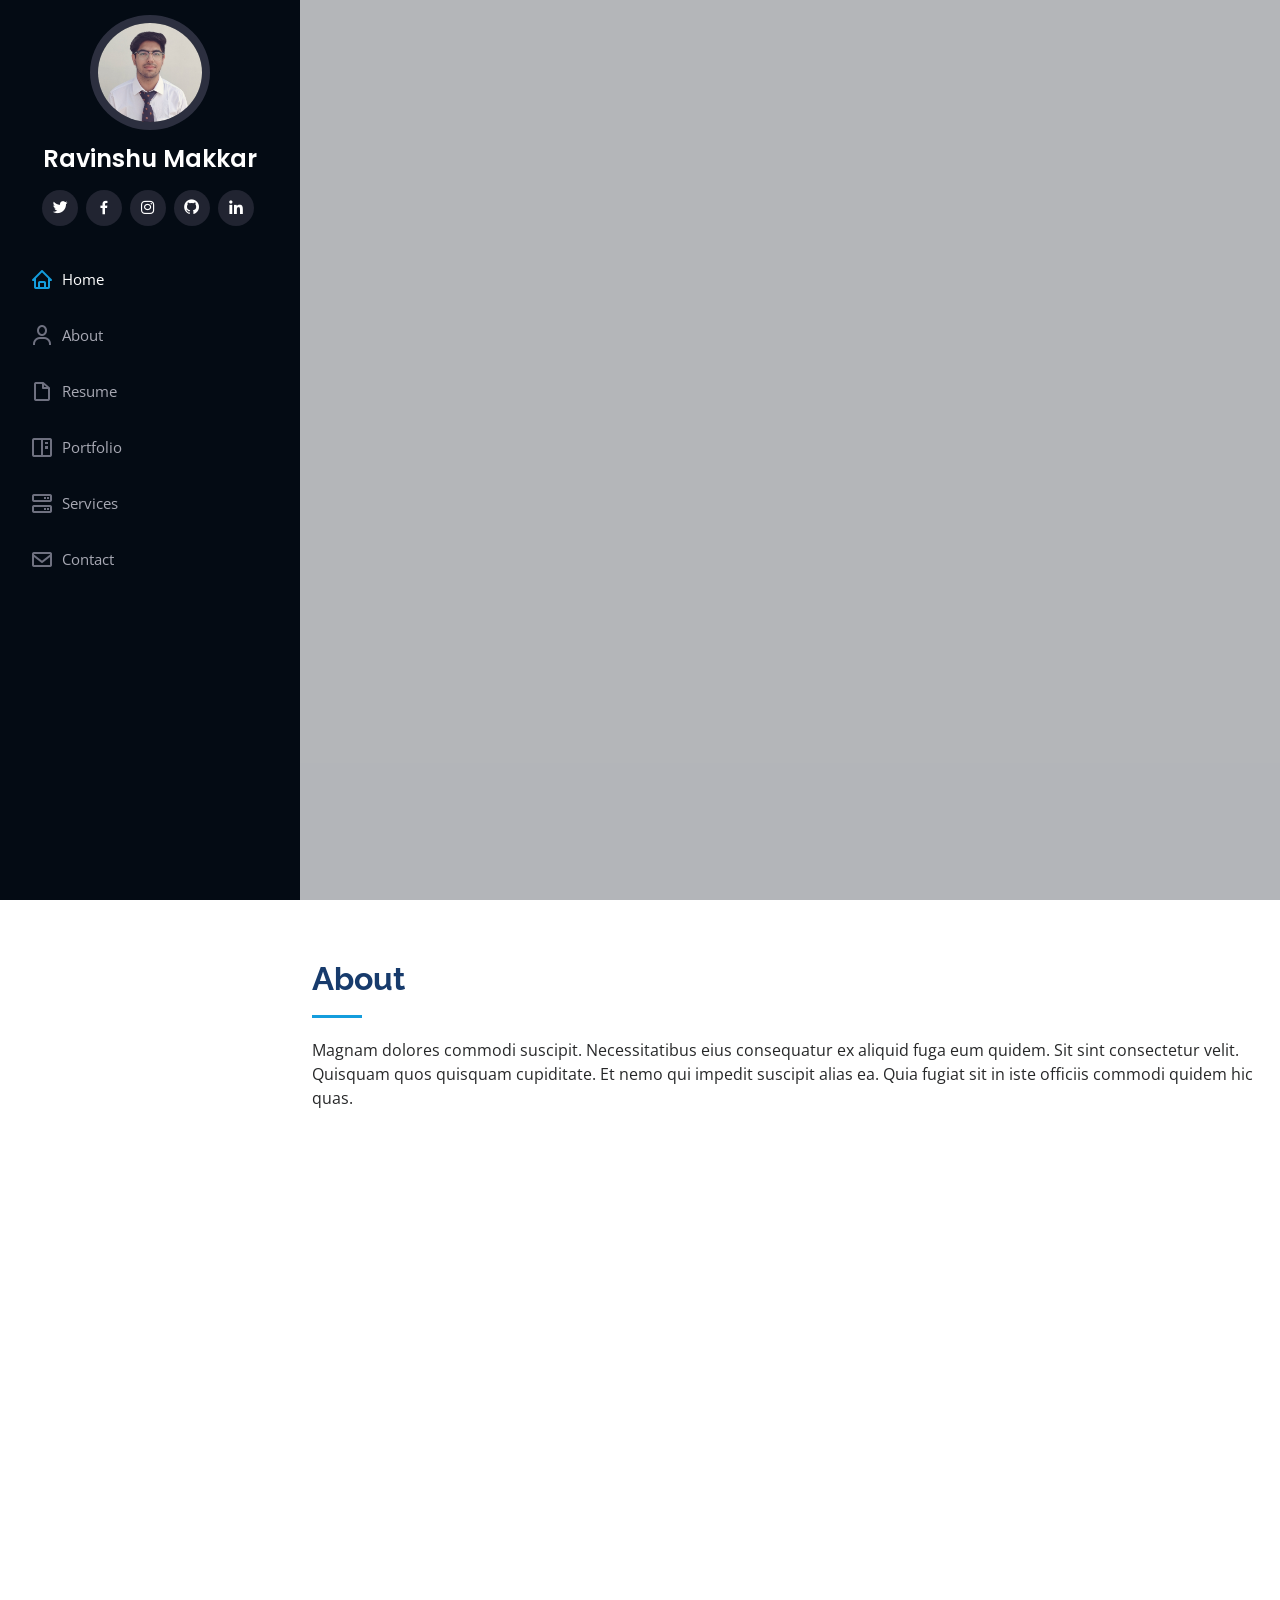
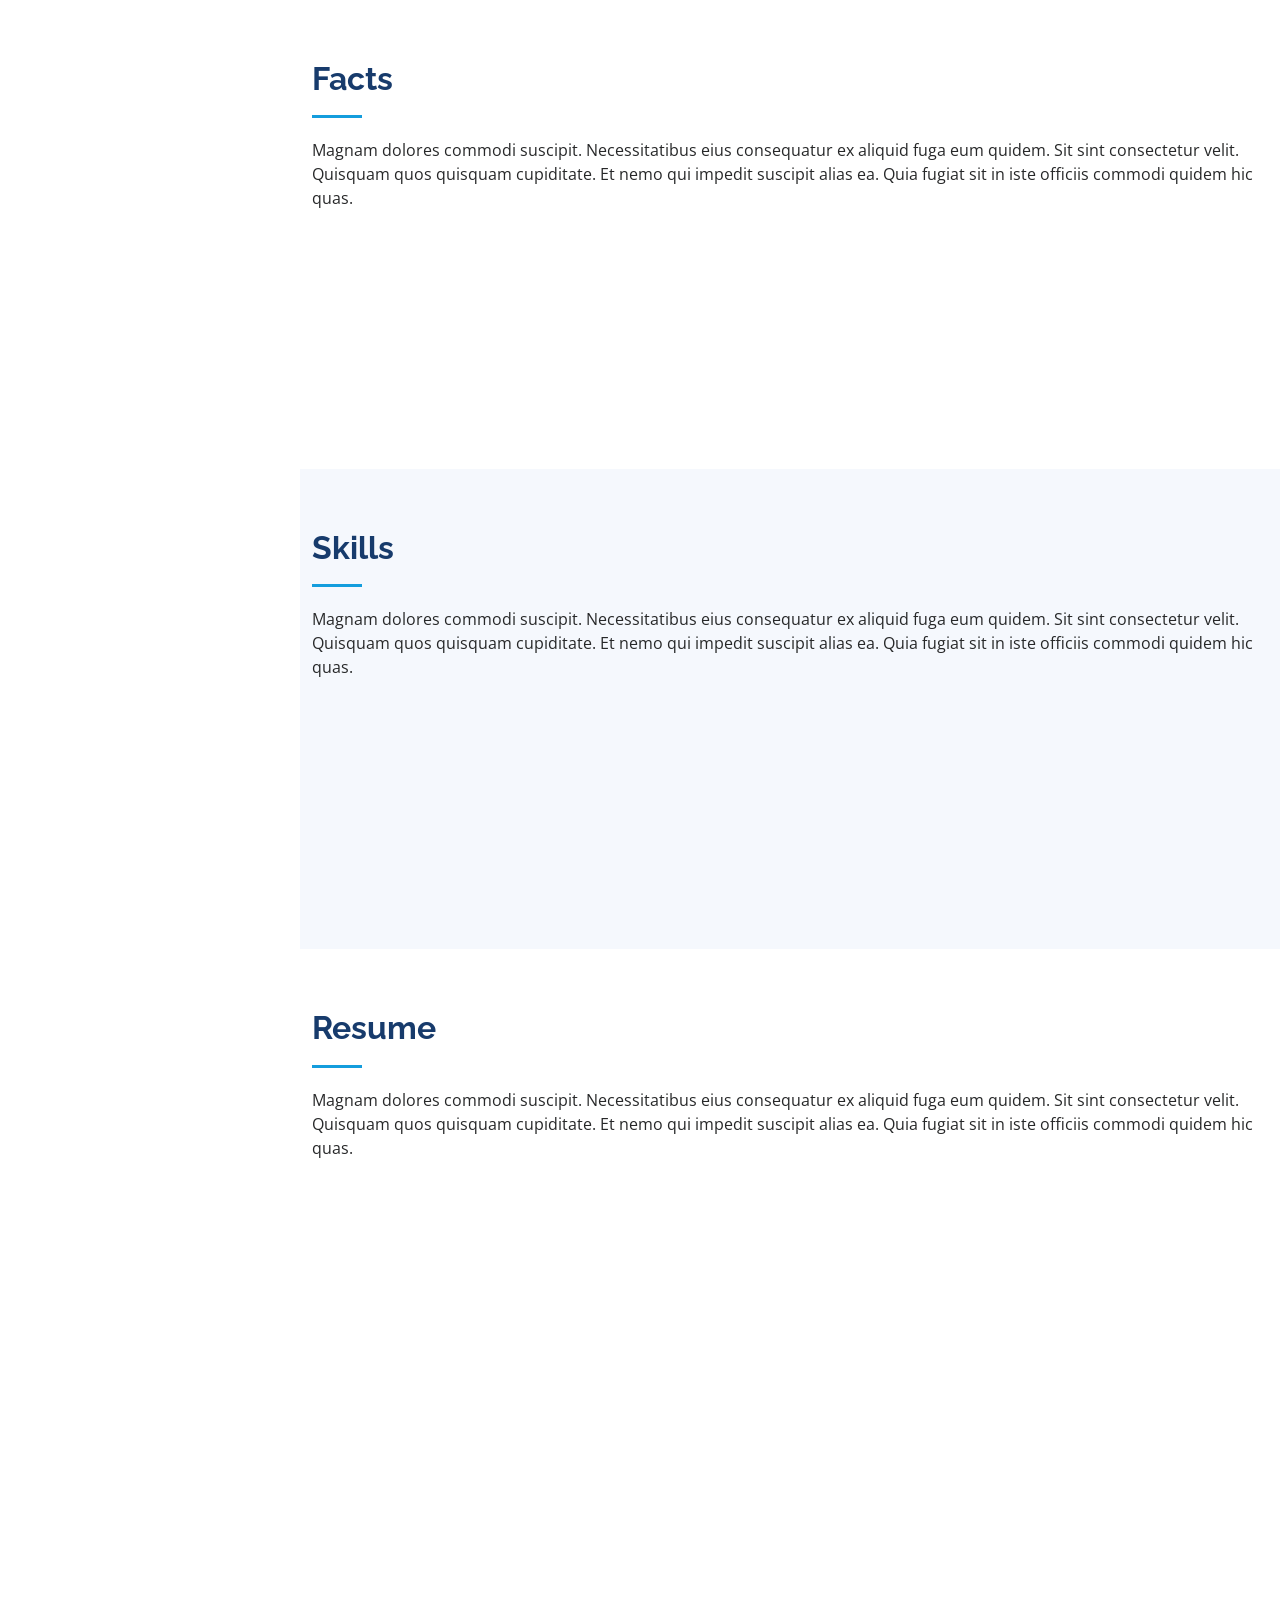
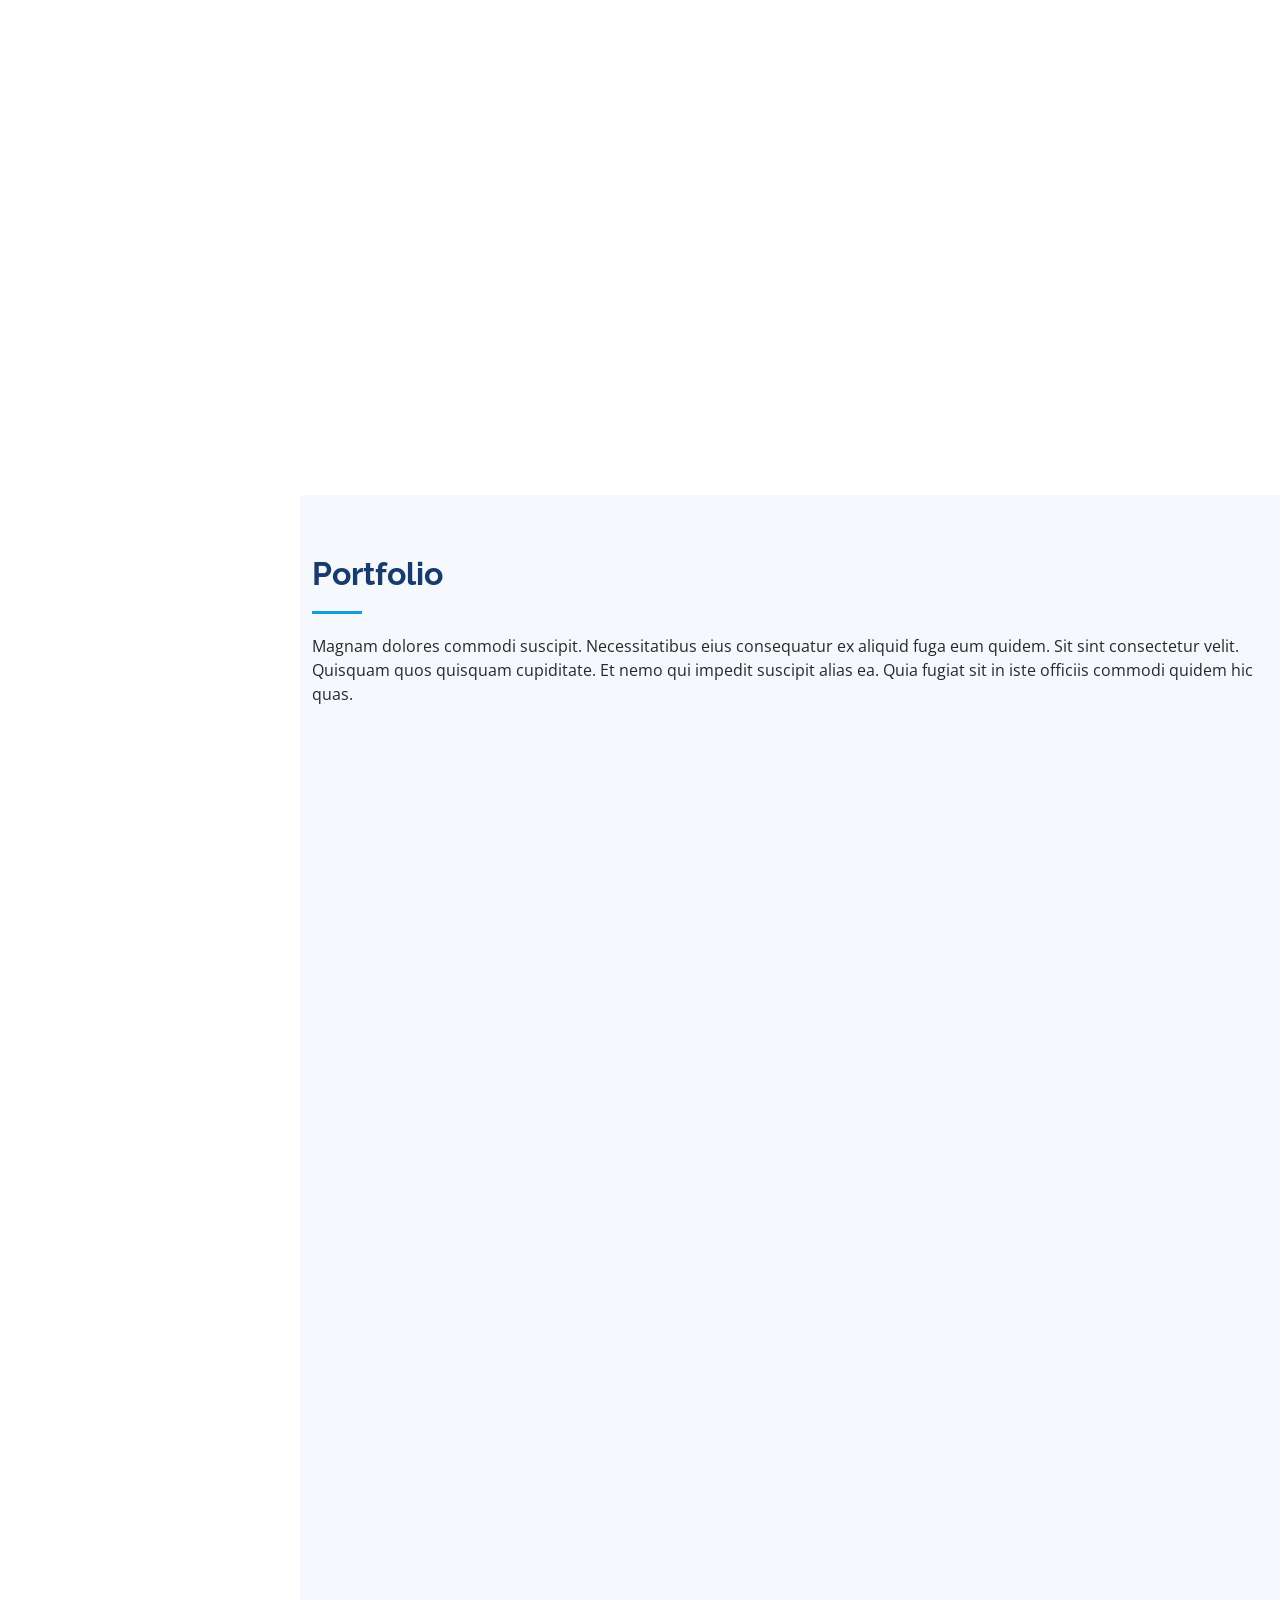
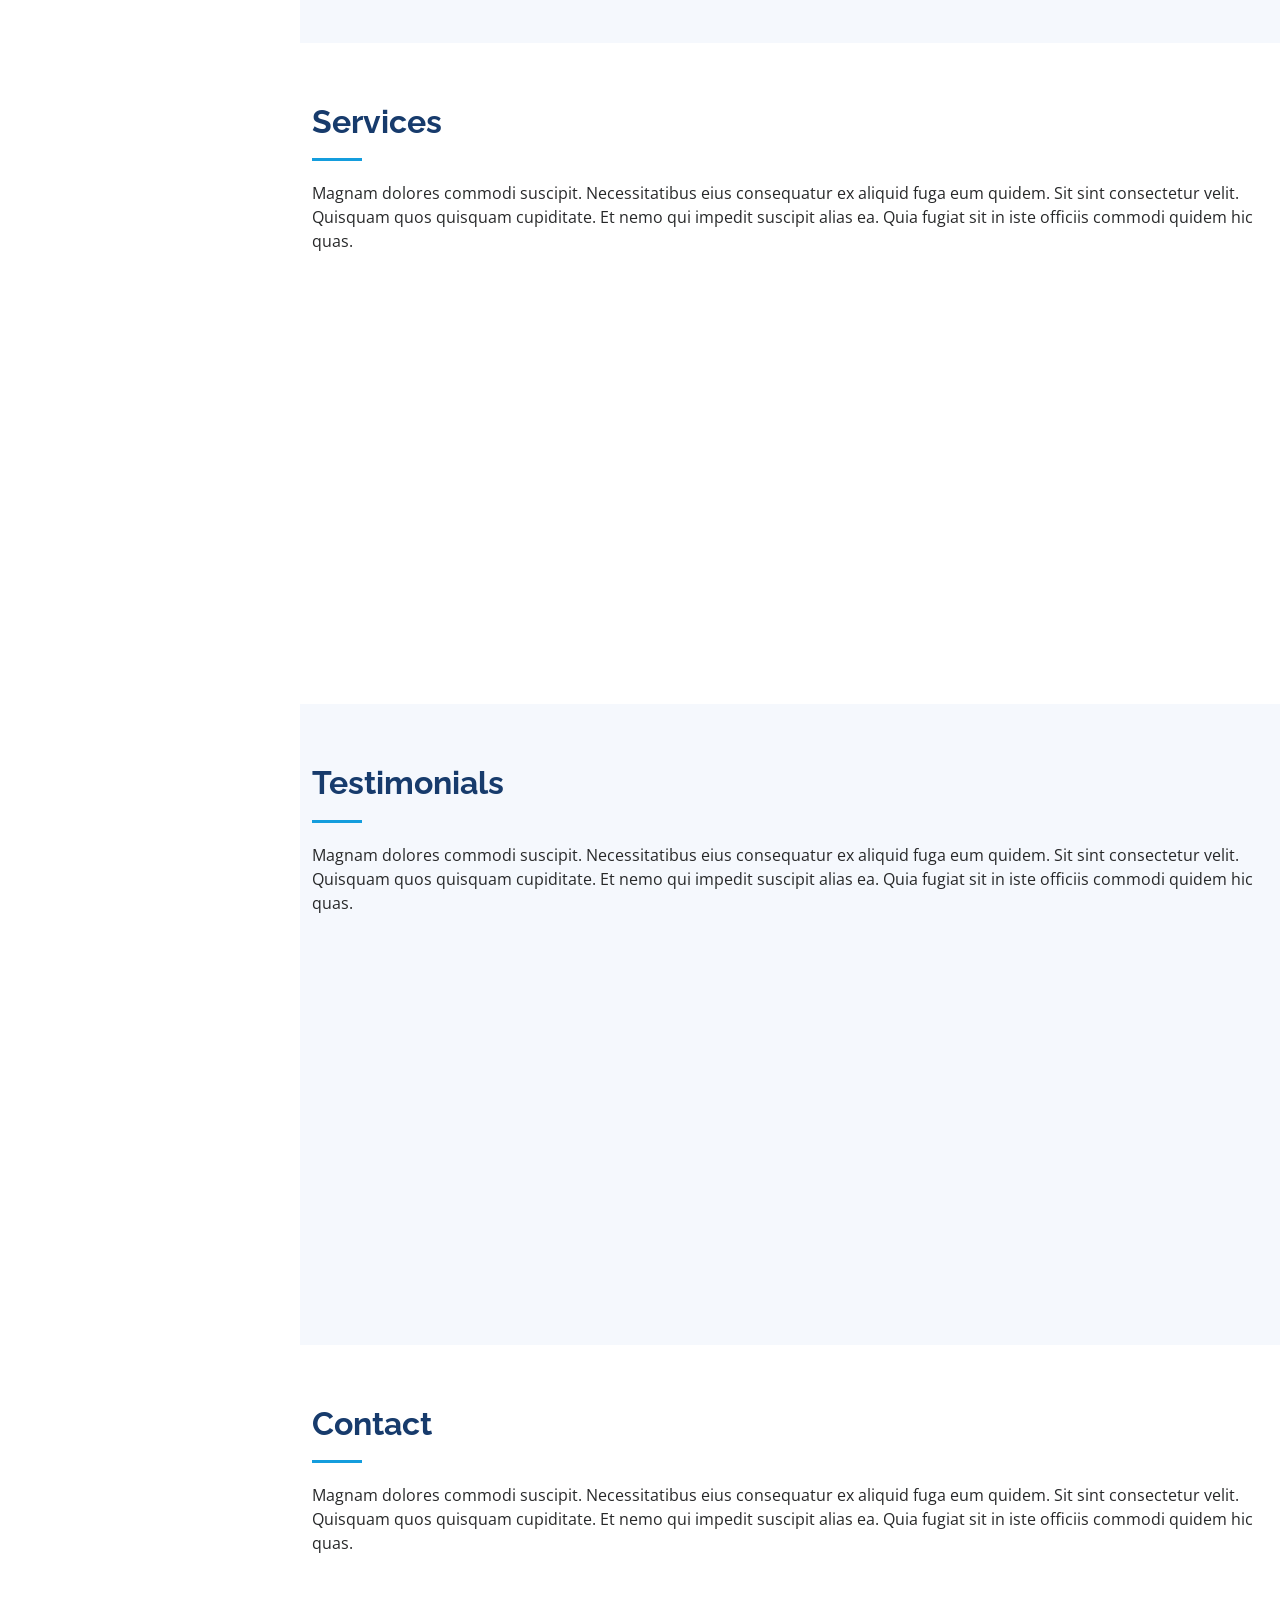
==== index.html @ 28f1c400 "Add files via upload" ====
<!DOCTYPE html>
<html lang="en">

<head>
  <meta charset="utf-8">
  <meta content="width=device-width, initial-scale=1.0" name="viewport">

  <title>Ravinshu Makkar</title>
  <meta content="" name="description">
  <meta content="" name="keywords">

  <!-- Favicons -->
  <link href="assets/img/favicon.png" rel="icon">
  <link href="assets/img/apple-touch-icon.png" rel="apple-touch-icon">

  <!-- Google Fonts -->
  <link href="https://fonts.googleapis.com/css?family=Open+Sans:300,300i,400,400i,600,600i,700,700i|Raleway:300,300i,400,400i,500,500i,600,600i,700,700i|Poppins:300,300i,400,400i,500,500i,600,600i,700,700i" rel="stylesheet">

  <!-- Vendor CSS Files -->
  <link href="assets/vendor/aos/aos.css" rel="stylesheet">
  <link href="assets/vendor/bootstrap/css/bootstrap.min.css" rel="stylesheet">
  <link href="assets/vendor/bootstrap-icons/bootstrap-icons.css" rel="stylesheet">
  <link href="assets/vendor/boxicons/css/boxicons.min.css" rel="stylesheet">
  <link href="assets/vendor/glightbox/css/glightbox.min.css" rel="stylesheet">
  <link href="assets/vendor/swiper/swiper-bundle.min.css" rel="stylesheet">

  <!-- Template Main CSS File -->
  <link href="assets/css/style.css" rel="stylesheet">
</head>

<body>

  <!-- ======= Mobile nav toggle button ======= -->
  <i class="bi bi-list mobile-nav-toggle d-xl-none"></i>

  <!-- ======= Header ======= -->
  <header id="header">
    <div class="d-flex flex-column">

      <div class="profile">
        <img src="assets/img/profile-img.jpg" alt="" class="img-fluid rounded-circle">
        <h1 class="text-light"><a href="index.html">Ravinshu Makkar</a></h1>
        <div class="social-links mt-3 text-center">
          <a href="#" class="twitter"><i class="bx bxl-twitter"></i></a>
          <a href="#" class="facebook"><i class="bx bxl-facebook"></i></a>
          <a href="#" class="instagram"><i class="bx bxl-instagram"></i></a>
          <a href="#" class="github"><i class="bx bxl-github"></i></a>
          <a href="#" class="linkedin"><i class="bx bxl-linkedin"></i></a>
        </div>
      </div>

      <nav id="navbar" class="nav-menu navbar">
        <ul>
          <li><a href="#hero" class="nav-link scrollto active"><i class="bx bx-home"></i> <span>Home</span></a></li>
          <li><a href="#about" class="nav-link scrollto"><i class="bx bx-user"></i> <span>About</span></a></li>
          <li><a href="#resume" class="nav-link scrollto"><i class="bx bx-file-blank"></i> <span>Resume</span></a></li>
          <li><a href="#portfolio" class="nav-link scrollto"><i class="bx bx-book-content"></i> <span>Portfolio</span></a></li>
          <li><a href="#services" class="nav-link scrollto"><i class="bx bx-server"></i> <span>Services</span></a></li>
          <li><a href="#contact" class="nav-link scrollto"><i class="bx bx-envelope"></i> <span>Contact</span></a></li>
        </ul>
      </nav><!-- .nav-menu -->
    </div>
  </header><!-- End Header -->

  <!-- ======= Hero Section ======= -->
  <section id="hero" class="d-flex flex-column justify-content-center align-items-center">
    <div class="hero-container" data-aos="fade-in">
      <h1>Ravinshu Makkar</h1>
      <p>I'm <span class="typed" data-typed-items="Designer, Developer, Freelancer, Photographer"></span></p>
    </div>
  </section><!-- End Hero -->

  <main id="main">

    <!-- ======= About Section ======= -->
    <section id="about" class="about">
      <div class="container">

        <div class="section-title">
          <h2>About</h2>
          <p>Magnam dolores commodi suscipit. Necessitatibus eius consequatur ex aliquid fuga eum quidem. Sit sint consectetur velit. Quisquam quos quisquam cupiditate. Et nemo qui impedit suscipit alias ea. Quia fugiat sit in iste officiis commodi quidem hic quas.</p>
        </div>

        <div class="row">
          <div class="col-lg-4" data-aos="fade-right">
            <img src="assets/img/profile-img.jpg" class="img-fluid" alt="">
          </div>
          <div class="col-lg-8 pt-4 pt-lg-0 content" data-aos="fade-left">
            <h3>UI/UX Designer &amp; Web Developer.</h3>
            <p class="fst-italic">
              Lorem ipsum dolor sit amet, consectetur adipiscing elit, sed do eiusmod tempor incididunt ut labore et dolore
              magna aliqua.
            </p>
            <div class="row">
              <div class="col-lg-6">
                <ul>
                  <li><i class="bi bi-chevron-right"></i> <strong>Birthday:</strong> <span>1 May 1995</span></li>
                  <li><i class="bi bi-chevron-right"></i> <strong>Website:</strong> <span>www.example.com</span></li>
                  <li><i class="bi bi-chevron-right"></i> <strong>Phone:</strong> <span>+123 456 7890</span></li>
                  <li><i class="bi bi-chevron-right"></i> <strong>City:</strong> <span>New York, USA</span></li>
                </ul>
              </div>
              <div class="col-lg-6">
                <ul>
                  <li><i class="bi bi-chevron-right"></i> <strong>Age:</strong> <span>30</span></li>
                  <li><i class="bi bi-chevron-right"></i> <strong>Degree:</strong> <span>Master</span></li>
                  <li><i class="bi bi-chevron-right"></i> <strong>PhEmailone:</strong> <span>email@example.com</span></li>
                  <li><i class="bi bi-chevron-right"></i> <strong>Freelance:</strong> <span>Available</span></li>
                </ul>
              </div>
            </div>
            <p>
              Officiis eligendi itaque labore et dolorum mollitia officiis optio vero. Quisquam sunt adipisci omnis et ut. Nulla accusantium dolor incidunt officia tempore. Et eius omnis.
              Cupiditate ut dicta maxime officiis quidem quia. Sed et consectetur qui quia repellendus itaque neque. Aliquid amet quidem ut quaerat cupiditate. Ab et eum qui repellendus omnis culpa magni laudantium dolores.
            </p>
          </div>
        </div>

      </div>
    </section><!-- End About Section -->

    <!-- ======= Facts Section ======= -->
    <section id="facts" class="facts">
      <div class="container">

        <div class="section-title">
          <h2>Facts</h2>
          <p>Magnam dolores commodi suscipit. Necessitatibus eius consequatur ex aliquid fuga eum quidem. Sit sint consectetur velit. Quisquam quos quisquam cupiditate. Et nemo qui impedit suscipit alias ea. Quia fugiat sit in iste officiis commodi quidem hic quas.</p>
        </div>

        <div class="row no-gutters">

          <div class="col-lg-3 col-md-6 d-md-flex align-items-md-stretch" data-aos="fade-up">
            <div class="count-box">
              <i class="bi bi-emoji-smile"></i>
              <span data-purecounter-start="0" data-purecounter-end="232" data-purecounter-duration="1" class="purecounter"></span>
              <p><strong>Happy Clients</strong> consequuntur quae</p>
            </div>
          </div>

          <div class="col-lg-3 col-md-6 d-md-flex align-items-md-stretch" data-aos="fade-up" data-aos-delay="100">
            <div class="count-box">
              <i class="bi bi-journal-richtext"></i>
              <span data-purecounter-start="0" data-purecounter-end="521" data-purecounter-duration="1" class="purecounter"></span>
              <p><strong>Projects</strong> adipisci atque cum quia aut</p>
            </div>
          </div>

          <div class="col-lg-3 col-md-6 d-md-flex align-items-md-stretch" data-aos="fade-up" data-aos-delay="200">
            <div class="count-box">
              <i class="bi bi-headset"></i>
              <span data-purecounter-start="0" data-purecounter-end="1453" data-purecounter-duration="1" class="purecounter"></span>
              <p><strong>Hours Of Support</strong> aut commodi quaerat</p>
            </div>
          </div>

          <div class="col-lg-3 col-md-6 d-md-flex align-items-md-stretch" data-aos="fade-up" data-aos-delay="300">
            <div class="count-box">
              <i class="bi bi-people"></i>
              <span data-purecounter-start="0" data-purecounter-end="32" data-purecounter-duration="1" class="purecounter"></span>
              <p><strong>Hard Workers</strong> rerum asperiores dolor</p>
            </div>
          </div>

        </div>

      </div>
    </section><!-- End Facts Section -->

    <!-- ======= Skills Section ======= -->
    <section id="skills" class="skills section-bg">
      <div class="container">

        <div class="section-title">
          <h2>Skills</h2>
          <p>Magnam dolores commodi suscipit. Necessitatibus eius consequatur ex aliquid fuga eum quidem. Sit sint consectetur velit. Quisquam quos quisquam cupiditate. Et nemo qui impedit suscipit alias ea. Quia fugiat sit in iste officiis commodi quidem hic quas.</p>
        </div>

        <div class="row skills-content">

          <div class="col-lg-6" data-aos="fade-up">

            <div class="progress">
              <span class="skill">HTML <i class="val">100%</i></span>
              <div class="progress-bar-wrap">
                <div class="progress-bar" role="progressbar" aria-valuenow="100" aria-valuemin="0" aria-valuemax="100"></div>
              </div>
            </div>

            <div class="progress">
              <span class="skill">CSS <i class="val">90%</i></span>
              <div class="progress-bar-wrap">
                <div class="progress-bar" role="progressbar" aria-valuenow="90" aria-valuemin="0" aria-valuemax="100"></div>
              </div>
            </div>

            <div class="progress">
              <span class="skill">JavaScript <i class="val">75%</i></span>
              <div class="progress-bar-wrap">
                <div class="progress-bar" role="progressbar" aria-valuenow="75" aria-valuemin="0" aria-valuemax="100"></div>
              </div>
            </div>

          </div>

          <div class="col-lg-6" data-aos="fade-up" data-aos-delay="100">

            <div class="progress">
              <span class="skill">PHP <i class="val">80%</i></span>
              <div class="progress-bar-wrap">
                <div class="progress-bar" role="progressbar" aria-valuenow="80" aria-valuemin="0" aria-valuemax="100"></div>
              </div>
            </div>

            <div class="progress">
              <span class="skill">WordPress/CMS <i class="val">90%</i></span>
              <div class="progress-bar-wrap">
                <div class="progress-bar" role="progressbar" aria-valuenow="90" aria-valuemin="0" aria-valuemax="100"></div>
              </div>
            </div>

            <div class="progress">
              <span class="skill">Photoshop <i class="val">55%</i></span>
              <div class="progress-bar-wrap">
                <div class="progress-bar" role="progressbar" aria-valuenow="55" aria-valuemin="0" aria-valuemax="100"></div>
              </div>
            </div>

          </div>

        </div>

      </div>
    </section><!-- End Skills Section -->

    <!-- ======= Resume Section ======= -->
    <section id="resume" class="resume">
      <div class="container">

        <div class="section-title">
          <h2>Resume</h2>
          <p>Magnam dolores commodi suscipit. Necessitatibus eius consequatur ex aliquid fuga eum quidem. Sit sint consectetur velit. Quisquam quos quisquam cupiditate. Et nemo qui impedit suscipit alias ea. Quia fugiat sit in iste officiis commodi quidem hic quas.</p>
        </div>

        <div class="row">
          <div class="col-lg-6" data-aos="fade-up">
            <h3 class="resume-title">Sumary</h3>
            <div class="resume-item pb-0">
              <h4>Ravinshu Makkar</h4>
              <p><em>Innovative and deadline-driven Graphic Designer with 3+ years of experience designing and developing user-centered digital/print marketing material from initial concept to final, polished deliverable.</em></p>
              <ul>
                <li>Portland par 127,Orlando, FL</li>
                <li>(123) 456-7891</li>
                <li>alice.barkley@example.com</li>
              </ul>
            </div>

            <h3 class="resume-title">Education</h3>
            <div class="resume-item">
              <h4>Master of Fine Arts &amp; Graphic Design</h4>
              <h5>2015 - 2016</h5>
              <p><em>Rochester Institute of Technology, Rochester, NY</em></p>
              <p>Qui deserunt veniam. Et sed aliquam labore tempore sed quisquam iusto autem sit. Ea vero voluptatum qui ut dignissimos deleniti nerada porti sand markend</p>
            </div>
            <div class="resume-item">
              <h4>Bachelor of Fine Arts &amp; Graphic Design</h4>
              <h5>2010 - 2014</h5>
              <p><em>Rochester Institute of Technology, Rochester, NY</em></p>
              <p>Quia nobis sequi est occaecati aut. Repudiandae et iusto quae reiciendis et quis Eius vel ratione eius unde vitae rerum voluptates asperiores voluptatem Earum molestiae consequatur neque etlon sader mart dila</p>
            </div>
          </div>
          <div class="col-lg-6" data-aos="fade-up" data-aos-delay="100">
            <h3 class="resume-title">Professional Experience</h3>
            <div class="resume-item">
              <h4>Senior graphic design specialist</h4>
              <h5>2019 - Present</h5>
              <p><em>Experion, New York, NY </em></p>
              <ul>
                <li>Lead in the design, development, and implementation of the graphic, layout, and production communication materials</li>
                <li>Delegate tasks to the 7 members of the design team and provide counsel on all aspects of the project. </li>
                <li>Supervise the assessment of all graphic materials in order to ensure quality and accuracy of the design</li>
                <li>Oversee the efficient use of production project budgets ranging from $2,000 - $25,000</li>
              </ul>
            </div>
            <div class="resume-item">
              <h4>Graphic design specialist</h4>
              <h5>2017 - 2018</h5>
              <p><em>Stepping Stone Advertising, New York, NY</em></p>
              <ul>
                <li>Developed numerous marketing programs (logos, brochures,infographics, presentations, and advertisements).</li>
                <li>Managed up to 5 projects or tasks at a given time while under pressure</li>
                <li>Recommended and consulted with clients on the most appropriate graphic design</li>
                <li>Created 4+ design presentations and proposals a month for clients and account managers</li>
              </ul>
            </div>
          </div>
        </div>

      </div>
    </section><!-- End Resume Section -->

    <!-- ======= Portfolio Section ======= -->
    <section id="portfolio" class="portfolio section-bg">
      <div class="container">

        <div class="section-title">
          <h2>Portfolio</h2>
          <p>Magnam dolores commodi suscipit. Necessitatibus eius consequatur ex aliquid fuga eum quidem. Sit sint consectetur velit. Quisquam quos quisquam cupiditate. Et nemo qui impedit suscipit alias ea. Quia fugiat sit in iste officiis commodi quidem hic quas.</p>
        </div>

        <div class="row" data-aos="fade-up">
          <div class="col-lg-12 d-flex justify-content-center">
            <ul id="portfolio-flters">
              <li data-filter="*" class="filter-active">All</li>
              <li data-filter=".filter-app">App</li>
              <li data-filter=".filter-card">Card</li>
              <li data-filter=".filter-web">Web</li>
            </ul>
          </div>
        </div>

        <div class="row portfolio-container" data-aos="fade-up" data-aos-delay="100">

          <div class="col-lg-4 col-md-6 portfolio-item filter-app">
            <div class="portfolio-wrap">
              <img src="assets/img/portfolio/portfolio-1.jpg" class="img-fluid" alt="">
              <div class="portfolio-links">
                <a href="assets/img/portfolio/portfolio-1.jpg" data-gallery="portfolioGallery" class="portfolio-lightbox" title="App 1"><i class="bx bx-plus"></i></a>
                <a href="portfolio-details.html" title="More Details"><i class="bx bx-link"></i></a>
              </div>
            </div>
          </div>

          <div class="col-lg-4 col-md-6 portfolio-item filter-web">
            <div class="portfolio-wrap">
              <img src="assets/img/portfolio/portfolio-2.jpg" class="img-fluid" alt="">
              <div class="portfolio-links">
                <a href="assets/img/portfolio/portfolio-2.jpg" data-gallery="portfolioGallery" class="portfolio-lightbox" title="Web 3"><i class="bx bx-plus"></i></a>
                <a href="portfolio-details.html" title="More Details"><i class="bx bx-link"></i></a>
              </div>
            </div>
          </div>

          <div class="col-lg-4 col-md-6 portfolio-item filter-app">
            <div class="portfolio-wrap">
              <img src="assets/img/portfolio/portfolio-3.jpg" class="img-fluid" alt="">
              <div class="portfolio-links">
                <a href="assets/img/portfolio/portfolio-3.jpg" data-gallery="portfolioGallery" class="portfolio-lightbox" title="App 2"><i class="bx bx-plus"></i></a>
                <a href="portfolio-details.html" title="More Details"><i class="bx bx-link"></i></a>
              </div>
            </div>
          </div>

          <div class="col-lg-4 col-md-6 portfolio-item filter-card">
            <div class="portfolio-wrap">
              <img src="assets/img/portfolio/portfolio-4.jpg" class="img-fluid" alt="">
              <div class="portfolio-links">
                <a href="assets/img/portfolio/portfolio-4.jpg" data-gallery="portfolioGallery" class="portfolio-lightbox" title="Card 2"><i class="bx bx-plus"></i></a>
                <a href="portfolio-details.html" title="More Details"><i class="bx bx-link"></i></a>
              </div>
            </div>
          </div>

          <div class="col-lg-4 col-md-6 portfolio-item filter-web">
            <div class="portfolio-wrap">
              <img src="assets/img/portfolio/portfolio-5.jpg" class="img-fluid" alt="">
              <div class="portfolio-links">
                <a href="assets/img/portfolio/portfolio-5.jpg" data-gallery="portfolioGallery" class="portfolio-lightbox" title="Web 2"><i class="bx bx-plus"></i></a>
                <a href="portfolio-details.html" title="More Details"><i class="bx bx-link"></i></a>
              </div>
            </div>
          </div>

          <div class="col-lg-4 col-md-6 portfolio-item filter-app">
            <div class="portfolio-wrap">
              <img src="assets/img/portfolio/portfolio-6.jpg" class="img-fluid" alt="">
              <div class="portfolio-links">
                <a href="assets/img/portfolio/portfolio-6.jpg" data-gallery="portfolioGallery" class="portfolio-lightbox" title="App 3"><i class="bx bx-plus"></i></a>
                <a href="portfolio-details.html" title="More Details"><i class="bx bx-link"></i></a>
              </div>
            </div>
          </div>

          <div class="col-lg-4 col-md-6 portfolio-item filter-card">
            <div class="portfolio-wrap">
              <img src="assets/img/portfolio/portfolio-7.jpg" class="img-fluid" alt="">
              <div class="portfolio-links">
                <a href="assets/img/portfolio/portfolio-7.jpg" data-gallery="portfolioGallery" class="portfolio-lightbox" title="Card 1"><i class="bx bx-plus"></i></a>
                <a href="portfolio-details.html" title="More Details"><i class="bx bx-link"></i></a>
              </div>
            </div>
          </div>

          <div class="col-lg-4 col-md-6 portfolio-item filter-card">
            <div class="portfolio-wrap">
              <img src="assets/img/portfolio/portfolio-8.jpg" class="img-fluid" alt="">
              <div class="portfolio-links">
                <a href="assets/img/portfolio/portfolio-8.jpg" data-gallery="portfolioGallery" class="portfolio-lightbox" title="Card 3"><i class="bx bx-plus"></i></a>
                <a href="portfolio-details.html" title="More Details"><i class="bx bx-link"></i></a>
              </div>
            </div>
          </div>

          <div class="col-lg-4 col-md-6 portfolio-item filter-web">
            <div class="portfolio-wrap">
              <img src="assets/img/portfolio/portfolio-9.jpg" class="img-fluid" alt="">
              <div class="portfolio-links">
                <a href="assets/img/portfolio/portfolio-9.jpg" data-gallery="portfolioGallery" class="portfolio-lightbox" title="Web 3"><i class="bx bx-plus"></i></a>
                <a href="portfolio-details.html" title="More Details"><i class="bx bx-link"></i></a>
              </div>
            </div>
          </div>

        </div>

      </div>
    </section><!-- End Portfolio Section -->

    <!-- ======= Services Section ======= -->
    <section id="services" class="services">
      <div class="container">

        <div class="section-title">
          <h2>Services</h2>
          <p>Magnam dolores commodi suscipit. Necessitatibus eius consequatur ex aliquid fuga eum quidem. Sit sint consectetur velit. Quisquam quos quisquam cupiditate. Et nemo qui impedit suscipit alias ea. Quia fugiat sit in iste officiis commodi quidem hic quas.</p>
        </div>

        <div class="row">
          <div class="col-lg-4 col-md-6 icon-box" data-aos="fade-up">
            <div class="icon"><i class="bi bi-briefcase"></i></div>
            <h4 class="title"><a href="">Lorem Ipsum</a></h4>
            <p class="description">Voluptatum deleniti atque corrupti quos dolores et quas molestias excepturi sint occaecati cupiditate non provident</p>
          </div>
          <div class="col-lg-4 col-md-6 icon-box" data-aos="fade-up" data-aos-delay="100">
            <div class="icon"><i class="bi bi-card-checklist"></i></div>
            <h4 class="title"><a href="">Dolor Sitema</a></h4>
            <p class="description">Minim veniam, quis nostrud exercitation ullamco laboris nisi ut aliquip ex ea commodo consequat tarad limino ata</p>
          </div>
          <div class="col-lg-4 col-md-6 icon-box" data-aos="fade-up" data-aos-delay="200">
            <div class="icon"><i class="bi bi-bar-chart"></i></div>
            <h4 class="title"><a href="">Sed ut perspiciatis</a></h4>
            <p class="description">Duis aute irure dolor in reprehenderit in voluptate velit esse cillum dolore eu fugiat nulla pariatur</p>
          </div>
          <div class="col-lg-4 col-md-6 icon-box" data-aos="fade-up" data-aos-delay="300">
            <div class="icon"><i class="bi bi-binoculars"></i></div>
            <h4 class="title"><a href="">Magni Dolores</a></h4>
            <p class="description">Excepteur sint occaecat cupidatat non proident, sunt in culpa qui officia deserunt mollit anim id est laborum</p>
          </div>
          <div class="col-lg-4 col-md-6 icon-box" data-aos="fade-up" data-aos-delay="400">
            <div class="icon"><i class="bi bi-brightness-high"></i></div>
            <h4 class="title"><a href="">Nemo Enim</a></h4>
            <p class="description">At vero eos et accusamus et iusto odio dignissimos ducimus qui blanditiis praesentium voluptatum deleniti atque</p>
          </div>
          <div class="col-lg-4 col-md-6 icon-box" data-aos="fade-up" data-aos-delay="500">
            <div class="icon"><i class="bi bi-calendar4-week"></i></div>
            <h4 class="title"><a href="">Eiusmod Tempor</a></h4>
            <p class="description">Et harum quidem rerum facilis est et expedita distinctio. Nam libero tempore, cum soluta nobis est eligendi</p>
          </div>
        </div>

      </div>
    </section><!-- End Services Section -->

    <!-- ======= Testimonials Section ======= -->
    <section id="testimonials" class="testimonials section-bg">
      <div class="container">

        <div class="section-title">
          <h2>Testimonials</h2>
          <p>Magnam dolores commodi suscipit. Necessitatibus eius consequatur ex aliquid fuga eum quidem. Sit sint consectetur velit. Quisquam quos quisquam cupiditate. Et nemo qui impedit suscipit alias ea. Quia fugiat sit in iste officiis commodi quidem hic quas.</p>
        </div>

        <div class="testimonials-slider swiper" data-aos="fade-up" data-aos-delay="100">
          <div class="swiper-wrapper">

            <div class="swiper-slide">
              <div class="testimonial-item" data-aos="fade-up">
                <p>
                  <i class="bx bxs-quote-alt-left quote-icon-left"></i>
                  Proin iaculis purus consequat sem cure digni ssim donec porttitora entum suscipit rhoncus. Accusantium quam, ultricies eget id, aliquam eget nibh et. Maecen aliquam, risus at semper.
                  <i class="bx bxs-quote-alt-right quote-icon-right"></i>
                </p>
                <img src="assets/img/testimonials/testimonials-1.jpg" class="testimonial-img" alt="">
                <h3>Saul Goodman</h3>
                <h4>Ceo &amp; Founder</h4>
              </div>
            </div><!-- End testimonial item -->

            <div class="swiper-slide">
              <div class="testimonial-item" data-aos="fade-up" data-aos-delay="100">
                <p>
                  <i class="bx bxs-quote-alt-left quote-icon-left"></i>
                  Export tempor illum tamen malis malis eram quae irure esse labore quem cillum quid cillum eram malis quorum velit fore eram velit sunt aliqua noster fugiat irure amet legam anim culpa.
                  <i class="bx bxs-quote-alt-right quote-icon-right"></i>
                </p>
                <img src="assets/img/testimonials/testimonials-2.jpg" class="testimonial-img" alt="">
                <h3>Sara Wilsson</h3>
                <h4>Designer</h4>
              </div>
            </div><!-- End testimonial item -->

            <div class="swiper-slide">
              <div class="testimonial-item" data-aos="fade-up" data-aos-delay="200">
                <p>
                  <i class="bx bxs-quote-alt-left quote-icon-left"></i>
                  Enim nisi quem export duis labore cillum quae magna enim sint quorum nulla quem veniam duis minim tempor labore quem eram duis noster aute amet eram fore quis sint minim.
                  <i class="bx bxs-quote-alt-right quote-icon-right"></i>
                </p>
                <img src="assets/img/testimonials/testimonials-3.jpg" class="testimonial-img" alt="">
                <h3>Jena Karlis</h3>
                <h4>Store Owner</h4>
              </div>
            </div><!-- End testimonial item -->

            <div class="swiper-slide">
              <div class="testimonial-item" data-aos="fade-up" data-aos-delay="300">
                <p>
                  <i class="bx bxs-quote-alt-left quote-icon-left"></i>
                  Fugiat enim eram quae cillum dolore dolor amet nulla culpa multos export minim fugiat minim velit minim dolor enim duis veniam ipsum anim magna sunt elit fore quem dolore labore illum veniam.
                  <i class="bx bxs-quote-alt-right quote-icon-right"></i>
                </p>
                <img src="assets/img/testimonials/testimonials-4.jpg" class="testimonial-img" alt="">
                <h3>Matt Brandon</h3>
                <h4>Freelancer</h4>
              </div>
            </div><!-- End testimonial item -->

            <div class="swiper-slide">
              <div class="testimonial-item" data-aos="fade-up" data-aos-delay="400">
                <p>
                  <i class="bx bxs-quote-alt-left quote-icon-left"></i>
                  Quis quorum aliqua sint quem legam fore sunt eram irure aliqua veniam tempor noster veniam enim culpa labore duis sunt culpa nulla illum cillum fugiat legam esse veniam culpa fore nisi cillum quid.
                  <i class="bx bxs-quote-alt-right quote-icon-right"></i>
                </p>
                <img src="assets/img/testimonials/testimonials-5.jpg" class="testimonial-img" alt="">
                <h3>John Larson</h3>
                <h4>Entrepreneur</h4>
              </div>
            </div><!-- End testimonial item -->

          </div>
          <div class="swiper-pagination"></div>
        </div>

      </div>
    </section><!-- End Testimonials Section -->

    <!-- ======= Contact Section ======= -->
    <section id="contact" class="contact">
      <div class="container">

        <div class="section-title">
          <h2>Contact</h2>
          <p>Magnam dolores commodi suscipit. Necessitatibus eius consequatur ex aliquid fuga eum quidem. Sit sint consectetur velit. Quisquam quos quisquam cupiditate. Et nemo qui impedit suscipit alias ea. Quia fugiat sit in iste officiis commodi quidem hic quas.</p>
        </div>

        <div class="row" data-aos="fade-in">

          <div class="col-lg-5 d-flex align-items-stretch">
            <div class="info">
              <div class="address">
                <i class="bi bi-geo-alt"></i>
                <h4>Location:</h4>
                <p>A108 Adam Street, New York, NY 535022</p>
              </div>

              <div class="email">
                <i class="bi bi-envelope"></i>
                <h4>Email:</h4>
                <p>info@example.com</p>
              </div>

              <div class="phone">
                <i class="bi bi-phone"></i>
                <h4>Call:</h4>
                <p>+1 5589 55488 55s</p>
              </div>

              <iframe src="https://www.google.com/maps/embed?pb=!1m14!1m8!1m3!1d12097.433213460943!2d-74.0062269!3d40.7101282!3m2!1i1024!2i768!4f13.1!3m3!1m2!1s0x0%3A0xb89d1fe6bc499443!2sDowntown+Conference+Center!5e0!3m2!1smk!2sbg!4v1539943755621" frameborder="0" style="border:0; width: 100%; height: 290px;" allowfullscreen></iframe>
            </div>

          </div>

          <div class="col-lg-7 mt-5 mt-lg-0 d-flex align-items-stretch">
            <form action="forms/contact.php" method="post" role="form" class="php-email-form">
              <div class="row">
                <div class="form-group col-md-6">
                  <label for="name">Your Name</label>
                  <input type="text" name="name" class="form-control" id="name" required>
                </div>
                <div class="form-group col-md-6">
                  <label for="name">Your Email</label>
                  <input type="email" class="form-control" name="email" id="email" required>
                </div>
              </div>
              <div class="form-group">
                <label for="name">Subject</label>
                <input type="text" class="form-control" name="subject" id="subject" required>
              </div>
              <div class="form-group">
                <label for="name">Message</label>
                <textarea class="form-control" name="message" rows="10" required></textarea>
              </div>
              <div class="my-3">
                <div class="loading">Loading</div>
                <div class="error-message"></div>
                <div class="sent-message">Your message has been sent. Thank you!</div>
              </div>
              <div class="text-center"><button type="submit">Send Message</button></div>
            </form>
          </div>

        </div>

      </div>
    </section><!-- End Contact Section -->

  </main><!-- End #main -->

  <a href="#" class="back-to-top d-flex align-items-center justify-content-center"><i class="bi bi-arrow-up-short"></i></a>

  <!-- Vendor JS Files -->
  <script src="assets/vendor/purecounter/purecounter.js"></script>
  <script src="assets/vendor/aos/aos.js"></script>
  <script src="assets/vendor/bootstrap/js/bootstrap.bundle.min.js"></script>
  <script src="assets/vendor/glightbox/js/glightbox.min.js"></script>
  <script src="assets/vendor/isotope-layout/isotope.pkgd.min.js"></script>
  <script src="assets/vendor/swiper/swiper-bundle.min.js"></script>
  <script src="assets/vendor/typed.js/typed.min.js"></script>
  <script src="assets/vendor/waypoints/noframework.waypoints.js"></script>
  <script src="assets/vendor/php-email-form/validate.js"></script>

  <!-- Template Main JS File -->
  <script src="assets/js/main.js"></script>

</body>

</html>
---- assets/css/style.css ----
/**
* Template Name: iPortfolio - v3.7.0
* Template URL: https://bootstrapmade.com/iportfolio-bootstrap-portfolio-websites-template/
* Author: BootstrapMade.com
* License: https://bootstrapmade.com/license/
*/

/*--------------------------------------------------------------
# General
--------------------------------------------------------------*/
body {
  font-family: "Open Sans", sans-serif;
  color: #272829;
}

a {
  color: #149ddd;
  text-decoration: none;
}

a:hover {
  color: #37b3ed;
  text-decoration: none;
}

h1, h2, h3, h4, h5, h6 {
  font-family: "Raleway", sans-serif;
}

/*--------------------------------------------------------------
# Back to top button
--------------------------------------------------------------*/
.back-to-top {
  position: fixed;
  visibility: hidden;
  opacity: 0;
  right: 15px;
  bottom: 15px;
  z-index: 996;
  background: #149ddd;
  width: 40px;
  height: 40px;
  border-radius: 50px;
  transition: all 0.4s;
}
.back-to-top i {
  font-size: 28px;
  color: #fff;
  line-height: 0;
}
.back-to-top:hover {
  background: #2eafec;
  color: #fff;
}
.back-to-top.active {
  visibility: visible;
  opacity: 1;
}

/*--------------------------------------------------------------
# Header
--------------------------------------------------------------*/
#header {
  position: fixed;
  top: 0;
  left: 0;
  bottom: 0;
  width: 300px;
  transition: all ease-in-out 0.5s;
  z-index: 9997;
  transition: all 0.5s;
  padding: 0 15px;
  background: #040b14;
  overflow-y: auto;
}
#header .profile img {
  margin: 15px auto;
  display: block;
  width: 120px;
  border: 8px solid #2c2f3f;
}
#header .profile h1 {
  font-size: 24px;
  margin: 0;
  padding: 0;
  font-weight: 600;
  -moz-text-align-last: center;
  text-align-last: center;
  font-family: "Poppins", sans-serif;
}
#header .profile h1 a, #header .profile h1 a:hover {
  color: #fff;
  text-decoration: none;
}
#header .profile .social-links a {
  font-size: 18px;
  display: inline-block;
  background: #212431;
  color: #fff;
  line-height: 1;
  padding: 8px 0;
  margin-right: 4px;
  border-radius: 50%;
  text-align: center;
  width: 36px;
  height: 36px;
  transition: 0.3s;
}
#header .profile .social-links a:hover {
  background: #149ddd;
  color: #fff;
  text-decoration: none;
}

#main {
  margin-left: 300px;
}

@media (max-width: 1199px) {
  #header {
    left: -300px;
  }

  #main {
    margin-left: 0;
  }
}
/*--------------------------------------------------------------
# Navigation Menu
--------------------------------------------------------------*/
/* Desktop Navigation */
.nav-menu {
  padding: 30px 0 0 0;
}
.nav-menu * {
  margin: 0;
  padding: 0;
  list-style: none;
}
.nav-menu > ul > li {
  position: relative;
  white-space: nowrap;
}
.nav-menu a, .nav-menu a:focus {
  display: flex;
  align-items: center;
  color: #a8a9b4;
  padding: 12px 15px;
  margin-bottom: 8px;
  transition: 0.3s;
  font-size: 15px;
}
.nav-menu a i, .nav-menu a:focus i {
  font-size: 24px;
  padding-right: 8px;
  color: #6f7180;
}
.nav-menu a:hover, .nav-menu .active, .nav-menu .active:focus, .nav-menu li:hover > a {
  text-decoration: none;
  color: #fff;
}
.nav-menu a:hover i, .nav-menu .active i, .nav-menu .active:focus i, .nav-menu li:hover > a i {
  color: #149ddd;
}

/* Mobile Navigation */
.mobile-nav-toggle {
  position: fixed;
  right: 15px;
  top: 15px;
  z-index: 9998;
  border: 0;
  font-size: 24px;
  transition: all 0.4s;
  outline: none !important;
  background-color: #149ddd;
  color: #fff;
  width: 40px;
  height: 40px;
  display: inline-flex;
  align-items: center;
  justify-content: center;
  line-height: 0;
  border-radius: 50px;
  cursor: pointer;
}

.mobile-nav-active {
  overflow: hidden;
}
.mobile-nav-active #header {
  left: 0;
}

/*--------------------------------------------------------------
# Hero Section
--------------------------------------------------------------*/
#hero {
  width: 100%;
  height: 100vh;
  background: url("../img/hero-bg.jpg") top center;
  background-size: cover;
}
#hero:before {
  content: "";
  background: rgba(5, 13, 24, 0.3);
  position: absolute;
  bottom: 0;
  top: 0;
  left: 0;
  right: 0;
  z-index: 1;
}
#hero .hero-container {
  position: relative;
  z-index: 2;
  min-width: 300px;
}
#hero h1 {
  margin: 0 0 10px 0;
  font-size: 64px;
  font-weight: 700;
  line-height: 56px;
  color: #fff;
}
#hero p {
  color: #fff;
  margin-bottom: 50px;
  font-size: 26px;
  font-family: "Poppins", sans-serif;
}
#hero p span {
  color: #fff;
  padding-bottom: 4px;
  letter-spacing: 1px;
  border-bottom: 3px solid #149ddd;
}
@media (min-width: 1024px) {
  #hero {
    background-attachment: fixed;
  }
}
@media (max-width: 768px) {
  #hero h1 {
    font-size: 28px;
    line-height: 36px;
  }
  #hero h2 {
    font-size: 18px;
    line-height: 24px;
    margin-bottom: 30px;
  }
}

/*--------------------------------------------------------------
# Sections General
--------------------------------------------------------------*/
section {
  padding: 60px 0;
  overflow: hidden;
}

.section-bg {
  background: #f5f8fd;
}

.section-title {
  padding-bottom: 30px;
}
.section-title h2 {
  font-size: 32px;
  font-weight: bold;
  margin-bottom: 20px;
  padding-bottom: 20px;
  position: relative;
  color: #173b6c;
}
.section-title h2::after {
  content: "";
  position: absolute;
  display: block;
  width: 50px;
  height: 3px;
  background: #149ddd;
  bottom: 0;
  left: 0;
}
.section-title p {
  margin-bottom: 0;
}

/*--------------------------------------------------------------
# About
--------------------------------------------------------------*/
.about .content h3 {
  font-weight: 700;
  font-size: 26px;
  color: #173b6c;
}
.about .content ul {
  list-style: none;
  padding: 0;
}
.about .content ul li {
  margin-bottom: 20px;
  display: flex;
  align-items: center;
}
.about .content ul strong {
  margin-right: 10px;
}
.about .content ul i {
  font-size: 16px;
  margin-right: 5px;
  color: #149ddd;
  line-height: 0;
}
.about .content p:last-child {
  margin-bottom: 0;
}

/*--------------------------------------------------------------
# Facts
--------------------------------------------------------------*/
.facts {
  padding-bottom: 30px;
}
.facts .count-box {
  padding: 30px;
  width: 100%;
}
.facts .count-box i {
  display: block;
  font-size: 44px;
  color: #149ddd;
  float: left;
  line-height: 0;
}
.facts .count-box span {
  font-size: 48px;
  line-height: 40px;
  display: block;
  font-weight: 700;
  color: #050d18;
  margin-left: 60px;
}
.facts .count-box p {
  padding: 15px 0 0 0;
  margin: 0 0 0 60px;
  font-family: "Raleway", sans-serif;
  font-size: 14px;
  color: #122f57;
}
.facts .count-box a {
  font-weight: 600;
  display: block;
  margin-top: 20px;
  color: #122f57;
  font-size: 15px;
  font-family: "Poppins", sans-serif;
  transition: ease-in-out 0.3s;
}
.facts .count-box a:hover {
  color: #1f5297;
}

/*--------------------------------------------------------------
# Akills
--------------------------------------------------------------*/
.skills .progress {
  height: 60px;
  display: block;
  background: none;
  border-radius: 0;
}
.skills .progress .skill {
  padding: 0;
  margin: 0 0 6px 0;
  text-transform: uppercase;
  display: block;
  font-weight: 600;
  font-family: "Poppins", sans-serif;
  color: #050d18;
}
.skills .progress .skill .val {
  float: right;
  font-style: normal;
}
.skills .progress-bar-wrap {
  background: #dce8f8;
  height: 10px;
}
.skills .progress-bar {
  width: 1px;
  height: 10px;
  transition: 0.9s;
  background-color: #149ddd;
}

/*--------------------------------------------------------------
# Resume
--------------------------------------------------------------*/
.resume .resume-title {
  font-size: 26px;
  font-weight: 700;
  margin-top: 20px;
  margin-bottom: 20px;
  color: #050d18;
}
.resume .resume-item {
  padding: 0 0 20px 20px;
  margin-top: -2px;
  border-left: 2px solid #1f5297;
  position: relative;
}
.resume .resume-item h4 {
  line-height: 18px;
  font-size: 18px;
  font-weight: 600;
  text-transform: uppercase;
  font-family: "Poppins", sans-serif;
  color: #050d18;
  margin-bottom: 10px;
}
.resume .resume-item h5 {
  font-size: 16px;
  background: #e4edf9;
  padding: 5px 15px;
  display: inline-block;
  font-weight: 600;
  margin-bottom: 10px;
}
.resume .resume-item ul {
  padding-left: 20px;
}
.resume .resume-item ul li {
  padding-bottom: 10px;
}
.resume .resume-item:last-child {
  padding-bottom: 0;
}
.resume .resume-item::before {
  content: "";
  position: absolute;
  width: 16px;
  height: 16px;
  border-radius: 50px;
  left: -9px;
  top: 0;
  background: #fff;
  border: 2px solid #1f5297;
}

/*--------------------------------------------------------------
# Portfolio
--------------------------------------------------------------*/
.portfolio .portfolio-item {
  margin-bottom: 30px;
}
.portfolio #portfolio-flters {
  padding: 0;
  margin: 0 auto 35px auto;
  list-style: none;
  text-align: center;
  background: #fff;
  border-radius: 50px;
  padding: 2px 15px;
}
.portfolio #portfolio-flters li {
  cursor: pointer;
  display: inline-block;
  padding: 10px 15px 8px 15px;
  font-size: 14px;
  font-weight: 600;
  line-height: 1;
  text-transform: uppercase;
  color: #272829;
  margin-bottom: 5px;
  transition: all 0.3s ease-in-out;
}
.portfolio #portfolio-flters li:hover, .portfolio #portfolio-flters li.filter-active {
  color: #149ddd;
}
.portfolio #portfolio-flters li:last-child {
  margin-right: 0;
}
.portfolio .portfolio-wrap {
  transition: 0.3s;
  position: relative;
  overflow: hidden;
  z-index: 1;
}
.portfolio .portfolio-wrap::before {
  content: "";
  background: rgba(255, 255, 255, 0.5);
  position: absolute;
  left: 0;
  right: 0;
  top: 0;
  bottom: 0;
  transition: all ease-in-out 0.3s;
  z-index: 2;
  opacity: 0;
}
.portfolio .portfolio-wrap .portfolio-links {
  opacity: 1;
  left: 0;
  right: 0;
  bottom: -60px;
  z-index: 3;
  position: absolute;
  transition: all ease-in-out 0.3s;
  display: flex;
  justify-content: center;
}
.portfolio .portfolio-wrap .portfolio-links a {
  color: #fff;
  font-size: 28px;
  text-align: center;
  background: rgba(20, 157, 221, 0.75);
  transition: 0.3s;
  width: 50%;
}
.portfolio .portfolio-wrap .portfolio-links a:hover {
  background: rgba(20, 157, 221, 0.95);
}
.portfolio .portfolio-wrap .portfolio-links a + a {
  border-left: 1px solid #37b3ed;
}
.portfolio .portfolio-wrap:hover::before {
  top: 0;
  left: 0;
  right: 0;
  bottom: 0;
  opacity: 1;
}
.portfolio .portfolio-wrap:hover .portfolio-links {
  opacity: 1;
  bottom: 0;
}

/*--------------------------------------------------------------
# Portfolio Details
--------------------------------------------------------------*/
.portfolio-details {
  padding-top: 40px;
}
.portfolio-details .portfolio-details-slider img {
  width: 100%;
}
.portfolio-details .portfolio-details-slider .swiper-pagination {
  margin-top: 20px;
  position: relative;
}
.portfolio-details .portfolio-details-slider .swiper-pagination .swiper-pagination-bullet {
  width: 12px;
  height: 12px;
  background-color: #fff;
  opacity: 1;
  border: 1px solid #149ddd;
}
.portfolio-details .portfolio-details-slider .swiper-pagination .swiper-pagination-bullet-active {
  background-color: #149ddd;
}
.portfolio-details .portfolio-info {
  padding: 30px;
  box-shadow: 0px 0 30px rgba(5, 13, 24, 0.08);
}
.portfolio-details .portfolio-info h3 {
  font-size: 22px;
  font-weight: 700;
  margin-bottom: 20px;
  padding-bottom: 20px;
  border-bottom: 1px solid #eee;
}
.portfolio-details .portfolio-info ul {
  list-style: none;
  padding: 0;
  font-size: 15px;
}
.portfolio-details .portfolio-info ul li + li {
  margin-top: 10px;
}
.portfolio-details .portfolio-description {
  padding-top: 30px;
}
.portfolio-details .portfolio-description h2 {
  font-size: 26px;
  font-weight: 700;
  margin-bottom: 20px;
}
.portfolio-details .portfolio-description p {
  padding: 0;
}

/*--------------------------------------------------------------
# Services
--------------------------------------------------------------*/
.services .icon-box {
  margin-bottom: 20px;
}
.services .icon {
  float: left;
  display: flex;
  align-items: center;
  justify-content: center;
  width: 54px;
  height: 54px;
  background: #149ddd;
  border-radius: 50%;
  transition: 0.5s;
  border: 1px solid #149ddd;
}
.services .icon i {
  color: #fff;
  font-size: 24px;
  line-height: 0;
}
.services .icon-box:hover .icon {
  background: #fff;
}
.services .icon-box:hover .icon i {
  color: #149ddd;
}
.services .title {
  margin-left: 80px;
  font-weight: 700;
  margin-bottom: 15px;
  font-size: 18px;
}
.services .title a {
  color: #343a40;
}
.services .title a:hover {
  color: #149ddd;
}
.services .description {
  margin-left: 80px;
  line-height: 24px;
  font-size: 14px;
}

/*--------------------------------------------------------------
# Testimonials
--------------------------------------------------------------*/
.testimonials .testimonials-carousel, .testimonials .testimonials-slider {
  overflow: hidden;
}
.testimonials .testimonial-item {
  box-sizing: content-box;
  text-align: center;
  min-height: 320px;
}
.testimonials .testimonial-item .testimonial-img {
  width: 90px;
  border-radius: 50%;
  margin: 0 auto;
}
.testimonials .testimonial-item h3 {
  font-size: 18px;
  font-weight: bold;
  margin: 10px 0 5px 0;
  color: #111;
}
.testimonials .testimonial-item h4 {
  font-size: 14px;
  color: #999;
  margin: 0;
}
.testimonials .testimonial-item .quote-icon-left, .testimonials .testimonial-item .quote-icon-right {
  color: #c3e8fa;
  font-size: 26px;
}
.testimonials .testimonial-item .quote-icon-left {
  display: inline-block;
  left: -5px;
  position: relative;
}
.testimonials .testimonial-item .quote-icon-right {
  display: inline-block;
  right: -5px;
  position: relative;
  top: 10px;
}
.testimonials .testimonial-item p {
  font-style: italic;
  margin: 0 15px 15px 15px;
  padding: 20px;
  background: #fff;
  position: relative;
  margin-bottom: 35px;
  border-radius: 6px;
  box-shadow: 0px 2px 15px rgba(0, 0, 0, 0.1);
}
.testimonials .testimonial-item p::after {
  content: "";
  width: 0;
  height: 0;
  border-top: 20px solid #fff;
  border-right: 20px solid transparent;
  border-left: 20px solid transparent;
  position: absolute;
  bottom: -20px;
  left: calc(50% - 20px);
}
.testimonials .swiper-pagination {
  margin-top: 20px;
  position: relative;
}
.testimonials .swiper-pagination .swiper-pagination-bullet {
  width: 12px;
  height: 12px;
  background-color: #fff;
  opacity: 1;
  border: 1px solid #149ddd;
}
.testimonials .swiper-pagination .swiper-pagination-bullet-active {
  background-color: #149ddd;
}

/*--------------------------------------------------------------
# Contact
--------------------------------------------------------------*/
.contact {
  padding-bottom: 130px;
}
.contact .info {
  padding: 30px;
  background: #fff;
  width: 100%;
  box-shadow: 0 0 24px 0 rgba(0, 0, 0, 0.12);
}
.contact .info i {
  font-size: 20px;
  color: #149ddd;
  float: left;
  width: 44px;
  height: 44px;
  background: #dff3fc;
  display: flex;
  justify-content: center;
  align-items: center;
  border-radius: 50px;
  transition: all 0.3s ease-in-out;
}
.contact .info h4 {
  padding: 0 0 0 60px;
  font-size: 22px;
  font-weight: 600;
  margin-bottom: 5px;
  color: #050d18;
}
.contact .info p {
  padding: 0 0 10px 60px;
  margin-bottom: 20px;
  font-size: 14px;
  color: #173b6c;
}
.contact .info .email p {
  padding-top: 5px;
}
.contact .info .social-links {
  padding-left: 60px;
}
.contact .info .social-links a {
  font-size: 18px;
  display: inline-block;
  background: #333;
  color: #fff;
  line-height: 1;
  padding: 8px 0;
  border-radius: 50%;
  text-align: center;
  width: 36px;
  height: 36px;
  transition: 0.3s;
  margin-right: 10px;
}
.contact .info .social-links a:hover {
  background: #149ddd;
  color: #fff;
}
.contact .info .email:hover i, .contact .info .address:hover i, .contact .info .phone:hover i {
  background: #149ddd;
  color: #fff;
}
.contact .php-email-form {
  width: 100%;
  padding: 30px;
  background: #fff;
  box-shadow: 0 0 24px 0 rgba(0, 0, 0, 0.12);
}
.contact .php-email-form .form-group {
  padding-bottom: 8px;
}
.contact .php-email-form .validate {
  display: none;
  color: red;
  margin: 0 0 15px 0;
  font-weight: 400;
  font-size: 13px;
}
.contact .php-email-form .error-message {
  display: none;
  color: #fff;
  background: #ed3c0d;
  text-align: left;
  padding: 15px;
  font-weight: 600;
}
.contact .php-email-form .error-message br + br {
  margin-top: 25px;
}
.contact .php-email-form .sent-message {
  display: none;
  color: #fff;
  background: #18d26e;
  text-align: center;
  padding: 15px;
  font-weight: 600;
}
.contact .php-email-form .loading {
  display: none;
  background: #fff;
  text-align: center;
  padding: 15px;
}
.contact .php-email-form .loading:before {
  content: "";
  display: inline-block;
  border-radius: 50%;
  width: 24px;
  height: 24px;
  margin: 0 10px -6px 0;
  border: 3px solid #18d26e;
  border-top-color: #eee;
  -webkit-animation: animate-loading 1s linear infinite;
  animation: animate-loading 1s linear infinite;
}
.contact .php-email-form .form-group {
  margin-bottom: 15px;
}
.contact .php-email-form label {
  padding-bottom: 8px;
}
.contact .php-email-form input, .contact .php-email-form textarea {
  border-radius: 0;
  box-shadow: none;
  font-size: 14px;
}
.contact .php-email-form input {
  height: 44px;
}
.contact .php-email-form textarea {
  padding: 10px 15px;
}
.contact .php-email-form button[type=submit] {
  background: #149ddd;
  border: 0;
  padding: 10px 24px;
  color: #fff;
  transition: 0.4s;
  border-radius: 4px;
}
.contact .php-email-form button[type=submit]:hover {
  background: #37b3ed;
}
@-webkit-keyframes animate-loading {
  0% {
    transform: rotate(0deg);
  }
  100% {
    transform: rotate(360deg);
  }
}
@keyframes animate-loading {
  0% {
    transform: rotate(0deg);
  }
  100% {
    transform: rotate(360deg);
  }
}

/*--------------------------------------------------------------
# Breadcrumbs
--------------------------------------------------------------*/
.breadcrumbs {
  padding: 20px 0;
  background: #f9f9f9;
}
.breadcrumbs h2 {
  font-size: 26px;
  font-weight: 300;
}
.breadcrumbs ol {
  display: flex;
  flex-wrap: wrap;
  list-style: none;
  padding: 0;
  margin: 0;
  font-size: 15px;
}
.breadcrumbs ol li + li {
  padding-left: 10px;
}
.breadcrumbs ol li + li::before {
  display: inline-block;
  padding-right: 10px;
  color: #0e2442;
  content: "/";
}
@media (max-width: 768px) {
  .breadcrumbs .d-flex {
    display: block !important;
  }
  .breadcrumbs ol {
    display: block;
  }
  .breadcrumbs ol li {
    display: inline-block;
  }
}

/*--------------------------------------------------------------
# Footer
--------------------------------------------------------------*/
#footer {
  padding: 15px;
  color: #f4f6fd;
  font-size: 14px;
  position: fixed;
  left: 0;
  bottom: 0;
  width: 300px;
  z-index: 9999;
  background: #040b14;
}
#footer .copyright {
  text-align: center;
}
#footer .credits {
  padding-top: 5px;
  text-align: center;
  font-size: 13px;
  color: #eaebf0;
}
@media (max-width: 1199px) {
  #footer {
    position: static;
    width: auto;
    padding-right: 20px 15px;
  }
}
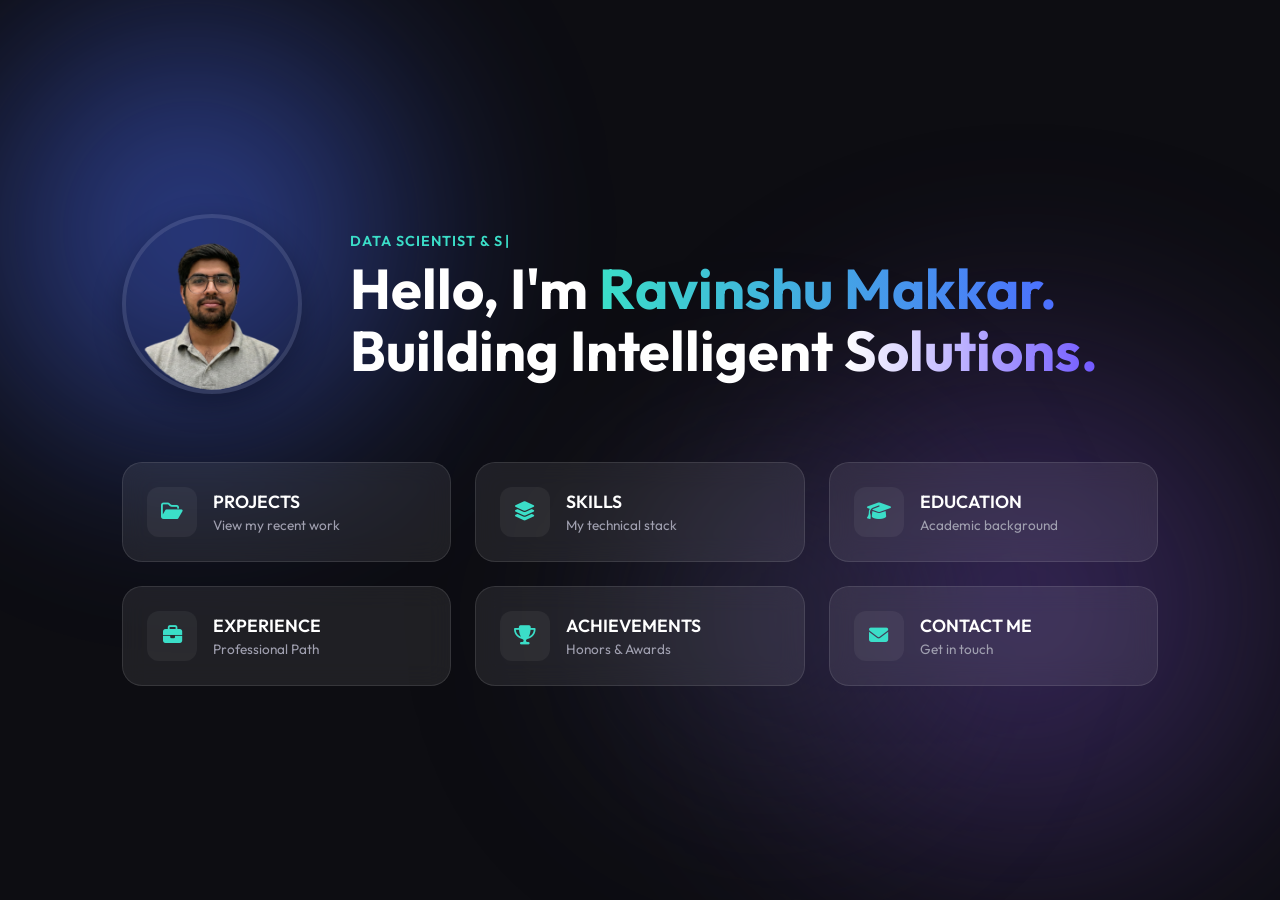
==== commit 3156f15d: "Add files via upload" ====
--- a/index.html
+++ b/index.html
@@ -1,638 +1,428 @@
-<!DOCTYPE html>
-<html lang="en">
-
-<head>
-  <meta charset="utf-8">
-  <meta content="width=device-width, initial-scale=1.0" name="viewport">
-
-  <title>Ravinshu Makkar</title>
-  <meta content="" name="description">
-  <meta content="" name="keywords">
-
-  <!-- Favicons -->
-  <link href="assets/img/favicon.png" rel="icon">
-  <link href="assets/img/apple-touch-icon.png" rel="apple-touch-icon">
-
-  <!-- Google Fonts -->
-  <link href="https://fonts.googleapis.com/css?family=Open+Sans:300,300i,400,400i,600,600i,700,700i|Raleway:300,300i,400,400i,500,500i,600,600i,700,700i|Poppins:300,300i,400,400i,500,500i,600,600i,700,700i" rel="stylesheet">
-
-  <!-- Vendor CSS Files -->
-  <link href="assets/vendor/aos/aos.css" rel="stylesheet">
-  <link href="assets/vendor/bootstrap/css/bootstrap.min.css" rel="stylesheet">
-  <link href="assets/vendor/bootstrap-icons/bootstrap-icons.css" rel="stylesheet">
-  <link href="assets/vendor/boxicons/css/boxicons.min.css" rel="stylesheet">
-  <link href="assets/vendor/glightbox/css/glightbox.min.css" rel="stylesheet">
-  <link href="assets/vendor/swiper/swiper-bundle.min.css" rel="stylesheet">
-
-  <!-- Template Main CSS File -->
-  <link href="assets/css/style.css" rel="stylesheet">
-</head>
-
-<body>
-
-  <!-- ======= Mobile nav toggle button ======= -->
-  <i class="bi bi-list mobile-nav-toggle d-xl-none"></i>
-
-  <!-- ======= Header ======= -->
-  <header id="header">
-    <div class="d-flex flex-column">
-
-      <div class="profile">
-        <img src="assets/img/profile-img.jpg" alt="" class="img-fluid rounded-circle">
-        <h1 class="text-light"><a href="index.html">Ravinshu Makkar</a></h1>
-        <div class="social-links mt-3 text-center">
-          <a href="#" class="twitter"><i class="bx bxl-twitter"></i></a>
-          <a href="#" class="facebook"><i class="bx bxl-facebook"></i></a>
-          <a href="#" class="instagram"><i class="bx bxl-instagram"></i></a>
-          <a href="#" class="github"><i class="bx bxl-github"></i></a>
-          <a href="#" class="linkedin"><i class="bx bxl-linkedin"></i></a>
-        </div>
-      </div>
-
-      <nav id="navbar" class="nav-menu navbar">
-        <ul>
-          <li><a href="#hero" class="nav-link scrollto active"><i class="bx bx-home"></i> <span>Home</span></a></li>
-          <li><a href="#about" class="nav-link scrollto"><i class="bx bx-user"></i> <span>About</span></a></li>
-          <li><a href="#resume" class="nav-link scrollto"><i class="bx bx-file-blank"></i> <span>Resume</span></a></li>
-          <li><a href="#portfolio" class="nav-link scrollto"><i class="bx bx-book-content"></i> <span>Portfolio</span></a></li>
-          <li><a href="#services" class="nav-link scrollto"><i class="bx bx-server"></i> <span>Services</span></a></li>
-          <li><a href="#contact" class="nav-link scrollto"><i class="bx bx-envelope"></i> <span>Contact</span></a></li>
-        </ul>
-      </nav><!-- .nav-menu -->
-    </div>
-  </header><!-- End Header -->
-
-  <!-- ======= Hero Section ======= -->
-  <section id="hero" class="d-flex flex-column justify-content-center align-items-center">
-    <div class="hero-container" data-aos="fade-in">
-      <h1>Ravinshu Makkar</h1>
-      <p>I'm <span class="typed" data-typed-items="Designer, Developer, Freelancer, Photographer"></span></p>
-    </div>
-  </section><!-- End Hero -->
-
-  <main id="main">
-
-    <!-- ======= About Section ======= -->
-    <section id="about" class="about">
-      <div class="container">
-
-        <div class="section-title">
-          <h2>About</h2>
-          <p>Magnam dolores commodi suscipit. Necessitatibus eius consequatur ex aliquid fuga eum quidem. Sit sint consectetur velit. Quisquam quos quisquam cupiditate. Et nemo qui impedit suscipit alias ea. Quia fugiat sit in iste officiis commodi quidem hic quas.</p>
-        </div>
-
-        <div class="row">
-          <div class="col-lg-4" data-aos="fade-right">
-            <img src="assets/img/profile-img.jpg" class="img-fluid" alt="">
-          </div>
-          <div class="col-lg-8 pt-4 pt-lg-0 content" data-aos="fade-left">
-            <h3>UI/UX Designer &amp; Web Developer.</h3>
-            <p class="fst-italic">
-              Lorem ipsum dolor sit amet, consectetur adipiscing elit, sed do eiusmod tempor incididunt ut labore et dolore
-              magna aliqua.
-            </p>
-            <div class="row">
-              <div class="col-lg-6">
-                <ul>
-                  <li><i class="bi bi-chevron-right"></i> <strong>Birthday:</strong> <span>1 May 1995</span></li>
-                  <li><i class="bi bi-chevron-right"></i> <strong>Website:</strong> <span>www.example.com</span></li>
-                  <li><i class="bi bi-chevron-right"></i> <strong>Phone:</strong> <span>+123 456 7890</span></li>
-                  <li><i class="bi bi-chevron-right"></i> <strong>City:</strong> <span>New York, USA</span></li>
-                </ul>
-              </div>
-              <div class="col-lg-6">
-                <ul>
-                  <li><i class="bi bi-chevron-right"></i> <strong>Age:</strong> <span>30</span></li>
-                  <li><i class="bi bi-chevron-right"></i> <strong>Degree:</strong> <span>Master</span></li>
-                  <li><i class="bi bi-chevron-right"></i> <strong>PhEmailone:</strong> <span>email@example.com</span></li>
-                  <li><i class="bi bi-chevron-right"></i> <strong>Freelance:</strong> <span>Available</span></li>
-                </ul>
-              </div>
-            </div>
-            <p>
-              Officiis eligendi itaque labore et dolorum mollitia officiis optio vero. Quisquam sunt adipisci omnis et ut. Nulla accusantium dolor incidunt officia tempore. Et eius omnis.
-              Cupiditate ut dicta maxime officiis quidem quia. Sed et consectetur qui quia repellendus itaque neque. Aliquid amet quidem ut quaerat cupiditate. Ab et eum qui repellendus omnis culpa magni laudantium dolores.
-            </p>
-          </div>
-        </div>
-
-      </div>
-    </section><!-- End About Section -->
-
-    <!-- ======= Facts Section ======= -->
-    <section id="facts" class="facts">
-      <div class="container">
-
-        <div class="section-title">
-          <h2>Facts</h2>
-          <p>Magnam dolores commodi suscipit. Necessitatibus eius consequatur ex aliquid fuga eum quidem. Sit sint consectetur velit. Quisquam quos quisquam cupiditate. Et nemo qui impedit suscipit alias ea. Quia fugiat sit in iste officiis commodi quidem hic quas.</p>
-        </div>
-
-        <div class="row no-gutters">
-
-          <div class="col-lg-3 col-md-6 d-md-flex align-items-md-stretch" data-aos="fade-up">
-            <div class="count-box">
-              <i class="bi bi-emoji-smile"></i>
-              <span data-purecounter-start="0" data-purecounter-end="232" data-purecounter-duration="1" class="purecounter"></span>
-              <p><strong>Happy Clients</strong> consequuntur quae</p>
-            </div>
-          </div>
-
-          <div class="col-lg-3 col-md-6 d-md-flex align-items-md-stretch" data-aos="fade-up" data-aos-delay="100">
-            <div class="count-box">
-              <i class="bi bi-journal-richtext"></i>
-              <span data-purecounter-start="0" data-purecounter-end="521" data-purecounter-duration="1" class="purecounter"></span>
-              <p><strong>Projects</strong> adipisci atque cum quia aut</p>
-            </div>
-          </div>
-
-          <div class="col-lg-3 col-md-6 d-md-flex align-items-md-stretch" data-aos="fade-up" data-aos-delay="200">
-            <div class="count-box">
-              <i class="bi bi-headset"></i>
-              <span data-purecounter-start="0" data-purecounter-end="1453" data-purecounter-duration="1" class="purecounter"></span>
-              <p><strong>Hours Of Support</strong> aut commodi quaerat</p>
-            </div>
-          </div>
-
-          <div class="col-lg-3 col-md-6 d-md-flex align-items-md-stretch" data-aos="fade-up" data-aos-delay="300">
-            <div class="count-box">
-              <i class="bi bi-people"></i>
-              <span data-purecounter-start="0" data-purecounter-end="32" data-purecounter-duration="1" class="purecounter"></span>
-              <p><strong>Hard Workers</strong> rerum asperiores dolor</p>
-            </div>
-          </div>
-
-        </div>
-
-      </div>
-    </section><!-- End Facts Section -->
-
-    <!-- ======= Skills Section ======= -->
-    <section id="skills" class="skills section-bg">
-      <div class="container">
-
-        <div class="section-title">
-          <h2>Skills</h2>
-          <p>Magnam dolores commodi suscipit. Necessitatibus eius consequatur ex aliquid fuga eum quidem. Sit sint consectetur velit. Quisquam quos quisquam cupiditate. Et nemo qui impedit suscipit alias ea. Quia fugiat sit in iste officiis commodi quidem hic quas.</p>
-        </div>
-
-        <div class="row skills-content">
-
-          <div class="col-lg-6" data-aos="fade-up">
-
-            <div class="progress">
-              <span class="skill">HTML <i class="val">100%</i></span>
-              <div class="progress-bar-wrap">
-                <div class="progress-bar" role="progressbar" aria-valuenow="100" aria-valuemin="0" aria-valuemax="100"></div>
-              </div>
-            </div>
-
-            <div class="progress">
-              <span class="skill">CSS <i class="val">90%</i></span>
-              <div class="progress-bar-wrap">
-                <div class="progress-bar" role="progressbar" aria-valuenow="90" aria-valuemin="0" aria-valuemax="100"></div>
-              </div>
-            </div>
-
-            <div class="progress">
-              <span class="skill">JavaScript <i class="val">75%</i></span>
-              <div class="progress-bar-wrap">
-                <div class="progress-bar" role="progressbar" aria-valuenow="75" aria-valuemin="0" aria-valuemax="100"></div>
-              </div>
-            </div>
-
-          </div>
-
-          <div class="col-lg-6" data-aos="fade-up" data-aos-delay="100">
-
-            <div class="progress">
-              <span class="skill">PHP <i class="val">80%</i></span>
-              <div class="progress-bar-wrap">
-                <div class="progress-bar" role="progressbar" aria-valuenow="80" aria-valuemin="0" aria-valuemax="100"></div>
-              </div>
-            </div>
-
-            <div class="progress">
-              <span class="skill">WordPress/CMS <i class="val">90%</i></span>
-              <div class="progress-bar-wrap">
-                <div class="progress-bar" role="progressbar" aria-valuenow="90" aria-valuemin="0" aria-valuemax="100"></div>
-              </div>
-            </div>
-
-            <div class="progress">
-              <span class="skill">Photoshop <i class="val">55%</i></span>
-              <div class="progress-bar-wrap">
-                <div class="progress-bar" role="progressbar" aria-valuenow="55" aria-valuemin="0" aria-valuemax="100"></div>
-              </div>
-            </div>
-
-          </div>
-
-        </div>
-
-      </div>
-    </section><!-- End Skills Section -->
-
-    <!-- ======= Resume Section ======= -->
-    <section id="resume" class="resume">
-      <div class="container">
-
-        <div class="section-title">
-          <h2>Resume</h2>
-          <p>Magnam dolores commodi suscipit. Necessitatibus eius consequatur ex aliquid fuga eum quidem. Sit sint consectetur velit. Quisquam quos quisquam cupiditate. Et nemo qui impedit suscipit alias ea. Quia fugiat sit in iste officiis commodi quidem hic quas.</p>
-        </div>
-
-        <div class="row">
-          <div class="col-lg-6" data-aos="fade-up">
-            <h3 class="resume-title">Sumary</h3>
-            <div class="resume-item pb-0">
-              <h4>Ravinshu Makkar</h4>
-              <p><em>Innovative and deadline-driven Graphic Designer with 3+ years of experience designing and developing user-centered digital/print marketing material from initial concept to final, polished deliverable.</em></p>
-              <ul>
-                <li>Portland par 127,Orlando, FL</li>
-                <li>(123) 456-7891</li>
-                <li>alice.barkley@example.com</li>
-              </ul>
-            </div>
-
-            <h3 class="resume-title">Education</h3>
-            <div class="resume-item">
-              <h4>Master of Fine Arts &amp; Graphic Design</h4>
-              <h5>2015 - 2016</h5>
-              <p><em>Rochester Institute of Technology, Rochester, NY</em></p>
-              <p>Qui deserunt veniam. Et sed aliquam labore tempore sed quisquam iusto autem sit. Ea vero voluptatum qui ut dignissimos deleniti nerada porti sand markend</p>
-            </div>
-            <div class="resume-item">
-              <h4>Bachelor of Fine Arts &amp; Graphic Design</h4>
-              <h5>2010 - 2014</h5>
-              <p><em>Rochester Institute of Technology, Rochester, NY</em></p>
-              <p>Quia nobis sequi est occaecati aut. Repudiandae et iusto quae reiciendis et quis Eius vel ratione eius unde vitae rerum voluptates asperiores voluptatem Earum molestiae consequatur neque etlon sader mart dila</p>
-            </div>
-          </div>
-          <div class="col-lg-6" data-aos="fade-up" data-aos-delay="100">
-            <h3 class="resume-title">Professional Experience</h3>
-            <div class="resume-item">
-              <h4>Senior graphic design specialist</h4>
-              <h5>2019 - Present</h5>
-              <p><em>Experion, New York, NY </em></p>
-              <ul>
-                <li>Lead in the design, development, and implementation of the graphic, layout, and production communication materials</li>
-                <li>Delegate tasks to the 7 members of the design team and provide counsel on all aspects of the project. </li>
-                <li>Supervise the assessment of all graphic materials in order to ensure quality and accuracy of the design</li>
-                <li>Oversee the efficient use of production project budgets ranging from $2,000 - $25,000</li>
-              </ul>
-            </div>
-            <div class="resume-item">
-              <h4>Graphic design specialist</h4>
-              <h5>2017 - 2018</h5>
-              <p><em>Stepping Stone Advertising, New York, NY</em></p>
-              <ul>
-                <li>Developed numerous marketing programs (logos, brochures,infographics, presentations, and advertisements).</li>
-                <li>Managed up to 5 projects or tasks at a given time while under pressure</li>
-                <li>Recommended and consulted with clients on the most appropriate graphic design</li>
-                <li>Created 4+ design presentations and proposals a month for clients and account managers</li>
-              </ul>
-            </div>
-          </div>
-        </div>
-
-      </div>
-    </section><!-- End Resume Section -->
-
-    <!-- ======= Portfolio Section ======= -->
-    <section id="portfolio" class="portfolio section-bg">
-      <div class="container">
-
-        <div class="section-title">
-          <h2>Portfolio</h2>
-          <p>Magnam dolores commodi suscipit. Necessitatibus eius consequatur ex aliquid fuga eum quidem. Sit sint consectetur velit. Quisquam quos quisquam cupiditate. Et nemo qui impedit suscipit alias ea. Quia fugiat sit in iste officiis commodi quidem hic quas.</p>
-        </div>
-
-        <div class="row" data-aos="fade-up">
-          <div class="col-lg-12 d-flex justify-content-center">
-            <ul id="portfolio-flters">
-              <li data-filter="*" class="filter-active">All</li>
-              <li data-filter=".filter-app">App</li>
-              <li data-filter=".filter-card">Card</li>
-              <li data-filter=".filter-web">Web</li>
-            </ul>
-          </div>
-        </div>
-
-        <div class="row portfolio-container" data-aos="fade-up" data-aos-delay="100">
-
-          <div class="col-lg-4 col-md-6 portfolio-item filter-app">
-            <div class="portfolio-wrap">
-              <img src="assets/img/portfolio/portfolio-1.jpg" class="img-fluid" alt="">
-              <div class="portfolio-links">
-                <a href="assets/img/portfolio/portfolio-1.jpg" data-gallery="portfolioGallery" class="portfolio-lightbox" title="App 1"><i class="bx bx-plus"></i></a>
-                <a href="portfolio-details.html" title="More Details"><i class="bx bx-link"></i></a>
-              </div>
-            </div>
-          </div>
-
-          <div class="col-lg-4 col-md-6 portfolio-item filter-web">
-            <div class="portfolio-wrap">
-              <img src="assets/img/portfolio/portfolio-2.jpg" class="img-fluid" alt="">
-              <div class="portfolio-links">
-                <a href="assets/img/portfolio/portfolio-2.jpg" data-gallery="portfolioGallery" class="portfolio-lightbox" title="Web 3"><i class="bx bx-plus"></i></a>
-                <a href="portfolio-details.html" title="More Details"><i class="bx bx-link"></i></a>
-              </div>
-            </div>
-          </div>
-
-          <div class="col-lg-4 col-md-6 portfolio-item filter-app">
-            <div class="portfolio-wrap">
-              <img src="assets/img/portfolio/portfolio-3.jpg" class="img-fluid" alt="">
-              <div class="portfolio-links">
-                <a href="assets/img/portfolio/portfolio-3.jpg" data-gallery="portfolioGallery" class="portfolio-lightbox" title="App 2"><i class="bx bx-plus"></i></a>
-                <a href="portfolio-details.html" title="More Details"><i class="bx bx-link"></i></a>
-              </div>
-            </div>
-          </div>
-
-          <div class="col-lg-4 col-md-6 portfolio-item filter-card">
-            <div class="portfolio-wrap">
-              <img src="assets/img/portfolio/portfolio-4.jpg" class="img-fluid" alt="">
-              <div class="portfolio-links">
-                <a href="assets/img/portfolio/portfolio-4.jpg" data-gallery="portfolioGallery" class="portfolio-lightbox" title="Card 2"><i class="bx bx-plus"></i></a>
-                <a href="portfolio-details.html" title="More Details"><i class="bx bx-link"></i></a>
-              </div>
-            </div>
-          </div>
-
-          <div class="col-lg-4 col-md-6 portfolio-item filter-web">
-            <div class="portfolio-wrap">
-              <img src="assets/img/portfolio/portfolio-5.jpg" class="img-fluid" alt="">
-              <div class="portfolio-links">
-                <a href="assets/img/portfolio/portfolio-5.jpg" data-gallery="portfolioGallery" class="portfolio-lightbox" title="Web 2"><i class="bx bx-plus"></i></a>
-                <a href="portfolio-details.html" title="More Details"><i class="bx bx-link"></i></a>
-              </div>
-            </div>
-          </div>
-
-          <div class="col-lg-4 col-md-6 portfolio-item filter-app">
-            <div class="portfolio-wrap">
-              <img src="assets/img/portfolio/portfolio-6.jpg" class="img-fluid" alt="">
-              <div class="portfolio-links">
-                <a href="assets/img/portfolio/portfolio-6.jpg" data-gallery="portfolioGallery" class="portfolio-lightbox" title="App 3"><i class="bx bx-plus"></i></a>
-                <a href="portfolio-details.html" title="More Details"><i class="bx bx-link"></i></a>
-              </div>
-            </div>
-          </div>
-
-          <div class="col-lg-4 col-md-6 portfolio-item filter-card">
-            <div class="portfolio-wrap">
-              <img src="assets/img/portfolio/portfolio-7.jpg" class="img-fluid" alt="">
-              <div class="portfolio-links">
-                <a href="assets/img/portfolio/portfolio-7.jpg" data-gallery="portfolioGallery" class="portfolio-lightbox" title="Card 1"><i class="bx bx-plus"></i></a>
-                <a href="portfolio-details.html" title="More Details"><i class="bx bx-link"></i></a>
-              </div>
-            </div>
-          </div>
-
-          <div class="col-lg-4 col-md-6 portfolio-item filter-card">
-            <div class="portfolio-wrap">
-              <img src="assets/img/portfolio/portfolio-8.jpg" class="img-fluid" alt="">
-              <div class="portfolio-links">
-                <a href="assets/img/portfolio/portfolio-8.jpg" data-gallery="portfolioGallery" class="portfolio-lightbox" title="Card 3"><i class="bx bx-plus"></i></a>
-                <a href="portfolio-details.html" title="More Details"><i class="bx bx-link"></i></a>
-              </div>
-            </div>
-          </div>
-
-          <div class="col-lg-4 col-md-6 portfolio-item filter-web">
-            <div class="portfolio-wrap">
-              <img src="assets/img/portfolio/portfolio-9.jpg" class="img-fluid" alt="">
-              <div class="portfolio-links">
-                <a href="assets/img/portfolio/portfolio-9.jpg" data-gallery="portfolioGallery" class="portfolio-lightbox" title="Web 3"><i class="bx bx-plus"></i></a>
-                <a href="portfolio-details.html" title="More Details"><i class="bx bx-link"></i></a>
-              </div>
-            </div>
-          </div>
-
-        </div>
-
-      </div>
-    </section><!-- End Portfolio Section -->
-
-    <!-- ======= Services Section ======= -->
-    <section id="services" class="services">
-      <div class="container">
-
-        <div class="section-title">
-          <h2>Services</h2>
-          <p>Magnam dolores commodi suscipit. Necessitatibus eius consequatur ex aliquid fuga eum quidem. Sit sint consectetur velit. Quisquam quos quisquam cupiditate. Et nemo qui impedit suscipit alias ea. Quia fugiat sit in iste officiis commodi quidem hic quas.</p>
-        </div>
-
-        <div class="row">
-          <div class="col-lg-4 col-md-6 icon-box" data-aos="fade-up">
-            <div class="icon"><i class="bi bi-briefcase"></i></div>
-            <h4 class="title"><a href="">Lorem Ipsum</a></h4>
-            <p class="description">Voluptatum deleniti atque corrupti quos dolores et quas molestias excepturi sint occaecati cupiditate non provident</p>
-          </div>
-          <div class="col-lg-4 col-md-6 icon-box" data-aos="fade-up" data-aos-delay="100">
-            <div class="icon"><i class="bi bi-card-checklist"></i></div>
-            <h4 class="title"><a href="">Dolor Sitema</a></h4>
-            <p class="description">Minim veniam, quis nostrud exercitation ullamco laboris nisi ut aliquip ex ea commodo consequat tarad limino ata</p>
-          </div>
-          <div class="col-lg-4 col-md-6 icon-box" data-aos="fade-up" data-aos-delay="200">
-            <div class="icon"><i class="bi bi-bar-chart"></i></div>
-            <h4 class="title"><a href="">Sed ut perspiciatis</a></h4>
-            <p class="description">Duis aute irure dolor in reprehenderit in voluptate velit esse cillum dolore eu fugiat nulla pariatur</p>
-          </div>
-          <div class="col-lg-4 col-md-6 icon-box" data-aos="fade-up" data-aos-delay="300">
-            <div class="icon"><i class="bi bi-binoculars"></i></div>
-            <h4 class="title"><a href="">Magni Dolores</a></h4>
-            <p class="description">Excepteur sint occaecat cupidatat non proident, sunt in culpa qui officia deserunt mollit anim id est laborum</p>
-          </div>
-          <div class="col-lg-4 col-md-6 icon-box" data-aos="fade-up" data-aos-delay="400">
-            <div class="icon"><i class="bi bi-brightness-high"></i></div>
-            <h4 class="title"><a href="">Nemo Enim</a></h4>
-            <p class="description">At vero eos et accusamus et iusto odio dignissimos ducimus qui blanditiis praesentium voluptatum deleniti atque</p>
-          </div>
-          <div class="col-lg-4 col-md-6 icon-box" data-aos="fade-up" data-aos-delay="500">
-            <div class="icon"><i class="bi bi-calendar4-week"></i></div>
-            <h4 class="title"><a href="">Eiusmod Tempor</a></h4>
-            <p class="description">Et harum quidem rerum facilis est et expedita distinctio. Nam libero tempore, cum soluta nobis est eligendi</p>
-          </div>
-        </div>
-
-      </div>
-    </section><!-- End Services Section -->
-
-    <!-- ======= Testimonials Section ======= -->
-    <section id="testimonials" class="testimonials section-bg">
-      <div class="container">
-
-        <div class="section-title">
-          <h2>Testimonials</h2>
-          <p>Magnam dolores commodi suscipit. Necessitatibus eius consequatur ex aliquid fuga eum quidem. Sit sint consectetur velit. Quisquam quos quisquam cupiditate. Et nemo qui impedit suscipit alias ea. Quia fugiat sit in iste officiis commodi quidem hic quas.</p>
-        </div>
-
-        <div class="testimonials-slider swiper" data-aos="fade-up" data-aos-delay="100">
-          <div class="swiper-wrapper">
-
-            <div class="swiper-slide">
-              <div class="testimonial-item" data-aos="fade-up">
-                <p>
-                  <i class="bx bxs-quote-alt-left quote-icon-left"></i>
-                  Proin iaculis purus consequat sem cure digni ssim donec porttitora entum suscipit rhoncus. Accusantium quam, ultricies eget id, aliquam eget nibh et. Maecen aliquam, risus at semper.
-                  <i class="bx bxs-quote-alt-right quote-icon-right"></i>
-                </p>
-                <img src="assets/img/testimonials/testimonials-1.jpg" class="testimonial-img" alt="">
-                <h3>Saul Goodman</h3>
-                <h4>Ceo &amp; Founder</h4>
-              </div>
-            </div><!-- End testimonial item -->
-
-            <div class="swiper-slide">
-              <div class="testimonial-item" data-aos="fade-up" data-aos-delay="100">
-                <p>
-                  <i class="bx bxs-quote-alt-left quote-icon-left"></i>
-                  Export tempor illum tamen malis malis eram quae irure esse labore quem cillum quid cillum eram malis quorum velit fore eram velit sunt aliqua noster fugiat irure amet legam anim culpa.
-                  <i class="bx bxs-quote-alt-right quote-icon-right"></i>
-                </p>
-                <img src="assets/img/testimonials/testimonials-2.jpg" class="testimonial-img" alt="">
-                <h3>Sara Wilsson</h3>
-                <h4>Designer</h4>
-              </div>
-            </div><!-- End testimonial item -->
-
-            <div class="swiper-slide">
-              <div class="testimonial-item" data-aos="fade-up" data-aos-delay="200">
-                <p>
-                  <i class="bx bxs-quote-alt-left quote-icon-left"></i>
-                  Enim nisi quem export duis labore cillum quae magna enim sint quorum nulla quem veniam duis minim tempor labore quem eram duis noster aute amet eram fore quis sint minim.
-                  <i class="bx bxs-quote-alt-right quote-icon-right"></i>
-                </p>
-                <img src="assets/img/testimonials/testimonials-3.jpg" class="testimonial-img" alt="">
-                <h3>Jena Karlis</h3>
-                <h4>Store Owner</h4>
-              </div>
-            </div><!-- End testimonial item -->
-
-            <div class="swiper-slide">
-              <div class="testimonial-item" data-aos="fade-up" data-aos-delay="300">
-                <p>
-                  <i class="bx bxs-quote-alt-left quote-icon-left"></i>
-                  Fugiat enim eram quae cillum dolore dolor amet nulla culpa multos export minim fugiat minim velit minim dolor enim duis veniam ipsum anim magna sunt elit fore quem dolore labore illum veniam.
-                  <i class="bx bxs-quote-alt-right quote-icon-right"></i>
-                </p>
-                <img src="assets/img/testimonials/testimonials-4.jpg" class="testimonial-img" alt="">
-                <h3>Matt Brandon</h3>
-                <h4>Freelancer</h4>
-              </div>
-            </div><!-- End testimonial item -->
-
-            <div class="swiper-slide">
-              <div class="testimonial-item" data-aos="fade-up" data-aos-delay="400">
-                <p>
-                  <i class="bx bxs-quote-alt-left quote-icon-left"></i>
-                  Quis quorum aliqua sint quem legam fore sunt eram irure aliqua veniam tempor noster veniam enim culpa labore duis sunt culpa nulla illum cillum fugiat legam esse veniam culpa fore nisi cillum quid.
-                  <i class="bx bxs-quote-alt-right quote-icon-right"></i>
-                </p>
-                <img src="assets/img/testimonials/testimonials-5.jpg" class="testimonial-img" alt="">
-                <h3>John Larson</h3>
-                <h4>Entrepreneur</h4>
-              </div>
-            </div><!-- End testimonial item -->
-
-          </div>
-          <div class="swiper-pagination"></div>
-        </div>
-
-      </div>
-    </section><!-- End Testimonials Section -->
-
-    <!-- ======= Contact Section ======= -->
-    <section id="contact" class="contact">
-      <div class="container">
-
-        <div class="section-title">
-          <h2>Contact</h2>
-          <p>Magnam dolores commodi suscipit. Necessitatibus eius consequatur ex aliquid fuga eum quidem. Sit sint consectetur velit. Quisquam quos quisquam cupiditate. Et nemo qui impedit suscipit alias ea. Quia fugiat sit in iste officiis commodi quidem hic quas.</p>
-        </div>
-
-        <div class="row" data-aos="fade-in">
-
-          <div class="col-lg-5 d-flex align-items-stretch">
-            <div class="info">
-              <div class="address">
-                <i class="bi bi-geo-alt"></i>
-                <h4>Location:</h4>
-                <p>A108 Adam Street, New York, NY 535022</p>
-              </div>
-
-              <div class="email">
-                <i class="bi bi-envelope"></i>
-                <h4>Email:</h4>
-                <p>info@example.com</p>
-              </div>
-
-              <div class="phone">
-                <i class="bi bi-phone"></i>
-                <h4>Call:</h4>
-                <p>+1 5589 55488 55s</p>
-              </div>
-
-              <iframe src="https://www.google.com/maps/embed?pb=!1m14!1m8!1m3!1d12097.433213460943!2d-74.0062269!3d40.7101282!3m2!1i1024!2i768!4f13.1!3m3!1m2!1s0x0%3A0xb89d1fe6bc499443!2sDowntown+Conference+Center!5e0!3m2!1smk!2sbg!4v1539943755621" frameborder="0" style="border:0; width: 100%; height: 290px;" allowfullscreen></iframe>
-            </div>
-
-          </div>
-
-          <div class="col-lg-7 mt-5 mt-lg-0 d-flex align-items-stretch">
-            <form action="forms/contact.php" method="post" role="form" class="php-email-form">
-              <div class="row">
-                <div class="form-group col-md-6">
-                  <label for="name">Your Name</label>
-                  <input type="text" name="name" class="form-control" id="name" required>
-                </div>
-                <div class="form-group col-md-6">
-                  <label for="name">Your Email</label>
-                  <input type="email" class="form-control" name="email" id="email" required>
-                </div>
-              </div>
-              <div class="form-group">
-                <label for="name">Subject</label>
-                <input type="text" class="form-control" name="subject" id="subject" required>
-              </div>
-              <div class="form-group">
-                <label for="name">Message</label>
-                <textarea class="form-control" name="message" rows="10" required></textarea>
-              </div>
-              <div class="my-3">
-                <div class="loading">Loading</div>
-                <div class="error-message"></div>
-                <div class="sent-message">Your message has been sent. Thank you!</div>
-              </div>
-              <div class="text-center"><button type="submit">Send Message</button></div>
-            </form>
-          </div>
-
-        </div>
-
-      </div>
-    </section><!-- End Contact Section -->
-
-  </main><!-- End #main -->
-
-  <a href="#" class="back-to-top d-flex align-items-center justify-content-center"><i class="bi bi-arrow-up-short"></i></a>
-
-  <!-- Vendor JS Files -->
-  <script src="assets/vendor/purecounter/purecounter.js"></script>
-  <script src="assets/vendor/aos/aos.js"></script>
-  <script src="assets/vendor/bootstrap/js/bootstrap.bundle.min.js"></script>
-  <script src="assets/vendor/glightbox/js/glightbox.min.js"></script>
-  <script src="assets/vendor/isotope-layout/isotope.pkgd.min.js"></script>
-  <script src="assets/vendor/swiper/swiper-bundle.min.js"></script>
-  <script src="assets/vendor/typed.js/typed.min.js"></script>
-  <script src="assets/vendor/waypoints/noframework.waypoints.js"></script>
-  <script src="assets/vendor/php-email-form/validate.js"></script>
-
-  <!-- Template Main JS File -->
-  <script src="assets/js/main.js"></script>
-
-</body>
-
+<!DOCTYPE html>
+<html lang="en">
+
+<head>
+    <meta charset="UTF-8">
+    <meta name="viewport" content="width=device-width, initial-scale=1.0">
+    <title>Ravinshu | Data Scientist & Developer</title>
+    <link rel="preconnect" href="https://fonts.googleapis.com">
+    <link rel="preconnect" href="https://fonts.gstatic.com" crossorigin>
+    <link href="https://fonts.googleapis.com/css2?family=Outfit:wght@300;400;600;700&display=swap" rel="stylesheet">
+    <link rel="stylesheet" href="https://cdnjs.cloudflare.com/ajax/libs/font-awesome/6.4.0/css/all.min.css">
+    <link rel="stylesheet" href="style.css">
+</head>
+
+<body>
+    <div class="background-blobs">
+        <div class="blob blob-1"></div>
+        <div class="blob blob-2"></div>
+        <div class="blob blob-3"></div>
+    </div>
+
+    <main class="container">
+        <header class="hero-section">
+            <div class="avatar-container">
+                <img src="me.png" alt="Ravinshu Profile" class="avatar" id="profile-avatar">
+            </div>
+            <div class="hero-content">
+                <span class="eyebrow" id="typewriter-text"></span>
+                <h1>Hello, I'm <span class="highlight">Ravinshu Makkar.</span><br>Building Intelligent <span
+                        class="highlight-2">Solutions.</span></h1>
+            </div>
+        </header>
+
+        <section class="grid-menu">
+            <!-- Projects Card -->
+            <a href="#projects" class="card projects-card">
+                <div class="card-icon"><i class="fa-regular fa-folder-open"></i></div>
+                <div class="card-text">
+                    <h3>PROJECTS</h3>
+                    <p>View my recent work</p>
+                </div>
+            </a>
+
+            <!-- Skills Card -->
+            <a href="#skills" class="card skills-card">
+                <div class="card-icon"><i class="fa-solid fa-layer-group"></i></div>
+                <div class="card-text">
+                    <h3>SKILLS</h3>
+                    <p>My technical stack</p>
+                </div>
+            </a>
+
+            <!-- Education Card -->
+            <a href="#education" class="card education-card">
+                <div class="card-icon"><i class="fa-solid fa-graduation-cap"></i></div>
+                <div class="card-text">
+                    <h3>EDUCATION</h3>
+                    <p>Academic background</p>
+                </div>
+            </a>
+
+            <!-- Experience Card -->
+            <a href="#experience" class="card experience-card">
+                <div class="card-icon"><i class="fa-solid fa-briefcase"></i></div>
+                <div class="card-text">
+                    <h3>EXPERIENCE</h3>
+                    <p>Professional Path</p>
+                </div>
+            </a>
+
+            <!-- Achievements Card -->
+            <a href="#achievements" class="card achievements-card">
+                <div class="card-icon"><i class="fa-solid fa-trophy"></i></div>
+                <div class="card-text">
+                    <h3>ACHIEVEMENTS</h3>
+                    <p>Honors & Awards</p>
+                </div>
+            </a>
+
+            <!-- Contact Card -->
+            <a href="#contact" class="card contact-card">
+                <div class="card-icon"><i class="fa-solid fa-envelope"></i></div>
+                <div class="card-text">
+                    <h3>CONTACT ME</h3>
+                    <p>Get in touch</p>
+                </div>
+            </a>
+        </section>
+    </main>
+
+    <div id="projects-modal" class="modal">
+        <div class="modal-content">
+            <button class="close-modal">&times;</button>
+            <h2>My Projects</h2>
+            <div class="project-list">
+                <div class="project-item">
+                    <h3>1. SRM</h3>
+                    <p>Description for SRM project...</p>
+                </div>
+                <div class="project-item">
+                    <h3>2. Light Chat</h3>
+                    <p>Description for Light Chat project...</p>
+                </div>
+                <div class="project-item">
+                    <h3>3. Anime Player</h3>
+                    <p>Description for Anime Player project...</p>
+                </div>
+            </div>
+        </div>
+    </div>
+
+    <div id="skills-modal" class="modal">
+        <div class="modal-content skills-content">
+            <button class="close-modal">&times;</button>
+            <h2>Skills</h2>
+            <div class="skills-container">
+
+                <div class="skill-category">
+                    <h3>Programming Languages</h3>
+                    <div class="skill-item"><span>Python</span>
+                        <div class="skill-progress">
+                            <div class="skill-fill" style="--w: 100%"></div>
+                        </div>
+                    </div>
+                    <div class="skill-item"><span>Java</span>
+                        <div class="skill-progress">
+                            <div class="skill-fill" style="--w: 60%"></div>
+                        </div>
+                    </div>
+                    <div class="skill-item"><span>Dart</span>
+                        <div class="skill-progress">
+                            <div class="skill-fill" style="--w: 80%"></div>
+                        </div>
+                    </div>
+                </div>
+
+                <div class="skill-category">
+                    <h3>Database Management</h3>
+                    <div class="skill-item"><span>PostgreSQL</span>
+                        <div class="skill-progress">
+                            <div class="skill-fill" style="--w: 100%"></div>
+                        </div>
+                    </div>
+                    <div class="skill-item"><span>Elasticsearch</span>
+                        <div class="skill-progress">
+                            <div class="skill-fill" style="--w: 80%"></div>
+                        </div>
+                    </div>
+                    <div class="skill-item"><span>Redis</span>
+                        <div class="skill-progress">
+                            <div class="skill-fill" style="--w: 100%"></div>
+                        </div>
+                    </div>
+                    <div class="skill-item"><span>HBase</span>
+                        <div class="skill-progress">
+                            <div class="skill-fill" style="--w: 60%"></div>
+                        </div>
+                    </div>
+                    <div class="skill-item"><span>Mongo</span>
+                        <div class="skill-progress">
+                            <div class="skill-fill" style="--w: 60%"></div>
+                        </div>
+                    </div>
+                </div>
+
+                <div class="skill-category">
+                    <h3>Scripting</h3>
+                    <div class="skill-item"><span>Bash & Shell</span>
+                        <div class="skill-progress">
+                            <div class="skill-fill" style="--w: 80%"></div>
+                        </div>
+                    </div>
+                </div>
+
+                <div class="skill-category">
+                    <h3>BigData Technologies</h3>
+                    <div class="skill-item"><span>Hadoop</span>
+                        <div class="skill-progress">
+                            <div class="skill-fill" style="--w: 80%"></div>
+                        </div>
+                    </div>
+                    <div class="skill-item"><span>Apache Spark</span>
+                        <div class="skill-progress">
+                            <div class="skill-fill" style="--w: 60%"></div>
+                        </div>
+                    </div>
+                    <div class="skill-item"><span>Airflow</span>
+                        <div class="skill-progress">
+                            <div class="skill-fill" style="--w: 60%"></div>
+                        </div>
+                    </div>
+                </div>
+
+                <div class="skill-category">
+                    <h3>App Development</h3>
+                    <div class="skill-item"><span>Flutter SDK</span>
+                        <div class="skill-progress">
+                            <div class="skill-fill" style="--w: 80%"></div>
+                        </div>
+                    </div>
+                    <div class="skill-item"><span>Android SDK</span>
+                        <div class="skill-progress">
+                            <div class="skill-fill" style="--w: 60%"></div>
+                        </div>
+                    </div>
+                </div>
+
+                <div class="skill-category">
+                    <h3>Messaging & Streaming</h3>
+                    <div class="skill-item"><span>RabbitMQ</span>
+                        <div class="skill-progress">
+                            <div class="skill-fill" style="--w: 60%"></div>
+                        </div>
+                    </div>
+                    <div class="skill-item"><span>Kafka</span>
+                        <div class="skill-progress">
+                            <div class="skill-fill" style="--w: 60%"></div>
+                        </div>
+                    </div>
+                    <div class="skill-item"><span>Websocket</span>
+                        <div class="skill-progress">
+                            <div class="skill-fill" style="--w: 80%"></div>
+                        </div>
+                    </div>
+                </div>
+
+                <div class="skill-category">
+                    <h3>Tools & Platforms</h3>
+                    <div class="skill-item"><span>Git</span>
+                        <div class="skill-progress">
+                            <div class="skill-fill" style="--w: 100%"></div>
+                        </div>
+                    </div>
+                    <div class="skill-item"><span>Figma</span>
+                        <div class="skill-progress">
+                            <div class="skill-fill" style="--w: 80%"></div>
+                        </div>
+                    </div>
+                    <div class="skill-item"><span>Linux</span>
+                        <div class="skill-progress">
+                            <div class="skill-fill" style="--w: 100%"></div>
+                        </div>
+                    </div>
+                    <div class="skill-item"><span>OS</span>
+                        <div class="skill-progress">
+                            <div class="skill-fill" style="--w: 80%"></div>
+                        </div>
+                    </div>
+                </div>
+
+                <div class="skill-category">
+                    <h3>Core Concepts</h3>
+                    <div class="skill-item"><span>Rest API</span>
+                        <div class="skill-progress">
+                            <div class="skill-fill" style="--w: 100%"></div>
+                        </div>
+                    </div>
+                    <div class="skill-item"><span>Database Design</span>
+                        <div class="skill-progress">
+                            <div class="skill-fill" style="--w: 80%"></div>
+                        </div>
+                    </div>
+                    <div class="skill-item"><span>Debugging</span>
+                        <div class="skill-progress">
+                            <div class="skill-fill" style="--w: 100%"></div>
+                        </div>
+                    </div>
+                    <div class="skill-item"><span>JSON</span>
+                        <div class="skill-progress">
+                            <div class="skill-fill" style="--w: 100%"></div>
+                        </div>
+                    </div>
+                </div>
+
+            </div>
+        </div>
+    </div>
+
+    <div id="education-modal" class="modal">
+        <div class="modal-content education-content">
+            <button class="close-modal">&times;</button>
+            <h2>Education</h2>
+            <div class="education-timeline">
+
+                <div class="timeline-item">
+                    <div class="timeline-dot"></div>
+                    <div class="timeline-data">
+                        <h3>Post Graduate Diploma</h3>
+                        <h4>CDAC ACTS, Pune</h4>
+                        <span class="timeline-date">Aug 2025 - Present</span>
+                    </div>
+                </div>
+
+                <div class="timeline-item">
+                    <div class="timeline-dot"></div>
+                    <div class="timeline-data">
+                        <h3>B.Tech Computer Science And Engineering</h3>
+                        <h4>Lovely Professional University, Jalandhar</h4>
+                        <span class="timeline-date">Aug 2019 - July 2023</span>
+                        <p class="grade">8.17 / 10 CGPA ~ 81.7%</p>
+                    </div>
+                </div>
+
+                <div class="timeline-item">
+                    <div class="timeline-dot"></div>
+                    <div class="timeline-data">
+                        <h3>12th (CBSE)</h3>
+                        <h4>Pathania Public School, Rohtak</h4>
+                        <span class="timeline-date">2017-2018</span>
+                        <p class="grade">77.8%</p>
+                    </div>
+                </div>
+
+                <div class="timeline-item">
+                    <div class="timeline-dot"></div>
+                    <div class="timeline-data">
+                        <h3>10th (CBSE)</h3>
+                        <h4>Holy Family Convent School, Gohana</h4>
+                        <span class="timeline-date">2015-2016</span>
+                        <p class="grade">83.6%</p>
+                    </div>
+                </div>
+
+            </div>
+        </div>
+    </div>
+
+    <div id="experience-modal" class="modal">
+        <div class="modal-content experience-content">
+            <button class="close-modal">&times;</button>
+            <h2>Experience</h2>
+            <div class="education-timeline">
+                <p style="color: var(--text-muted);">Experience details coming soon...</p>
+            </div>
+        </div>
+    </div>
+
+    <div id="achievements-modal" class="modal">
+        <div class="modal-content achievements-content">
+            <button class="close-modal">&times;</button>
+            <h2>Achievements</h2>
+            <div class="achievements-list">
+
+                <div class="achievement-item">
+                    <div class="achieve-icon"><i class="fa-solid fa-medal"></i></div>
+                    <div class="achieve-text">
+                        <h3>University Finalist, Flipkart Grid - 2022</h3>
+                        <p>Selected among top teams to represent university in final stage of Flipkart Grid 4.0</p>
+                    </div>
+                </div>
+
+                <div class="achievement-item">
+                    <div class="achieve-icon"><i class="fa-solid fa-award"></i></div>
+                    <div class="achieve-text">
+                        <h3>Runner-Up, Bosch Ideathon - 2022</h3>
+                        <p>Secured 2nd position in BGSW IOT Garage University Collaboration Ideathon for idea "Shopping
+                            mall in fingertips"</p>
+                    </div>
+                </div>
+
+                <div class="achievement-item">
+                    <div class="achieve-icon"><i class="fa-solid fa-trophy"></i></div>
+                    <div class="achieve-text">
+                        <h3>Winner, HackGujrat Sponsor Prize - 2020</h3>
+                        <p>Awarded sponsor prize by echoAR for project chemistARy - an augmented reality based website
+                            for learning chemistry</p>
+                    </div>
+                </div>
+
+                <div class="achievement-item">
+                    <div class="achieve-icon"><i class="fa-solid fa-star"></i></div>
+                    <div class="achieve-text">
+                        <h3>Runner-Up, DPS Rohtak - 2018</h3>
+                        <p>Won 2nd Prize in district level team PPT presentation competition held in DPS Rohtak, Haryana
+                        </p>
+                    </div>
+                </div>
+
+            </div>
+        </div>
+    </div>
+
+    <div id="contact-modal" class="modal">
+        <div class="modal-content contact-content">
+            <button class="close-modal">&times;</button>
+            <h2>Contact Me</h2>
+            <div class="contact-container">
+                <a href="tel:+919255469840" class="contact-item">
+                    <div class="icon-box"><i class="fa-solid fa-phone"></i></div>
+                    <span>+91 9255469840</span>
+                </a>
+
+                <div class="contact-item">
+                    <div class="icon-box"><i class="fa-solid fa-envelope"></i></div>
+                    <div class="email-links">
+                        <a href="mailto:mravinshu@gmail.com">Gmail: mravinshu</a>
+                        <span class="separator">|</span>
+                        <a href="mailto:mravinshu@icloud.com">iCloud: mravinshu</a>
+                    </div>
+                </div>
+
+                <a href="https://github.com/mravinshu" target="_blank" class="contact-item">
+                    <div class="icon-box"><i class="fa-brands fa-github"></i></div>
+                    <span>GitHub: mravinshu</span>
+                </a>
+
+                <a href="https://linkedin.com/in/mravinshu" target="_blank" class="contact-item">
+                    <div class="icon-box"><i class="fa-brands fa-linkedin"></i></div>
+                    <span>LinkedIn: mravinshu</span>
+                </a>
+
+                <a href="https://leetcode.com/u/mravinshu/" target="_blank" class="contact-item">
+                    <div class="icon-box"><i class="fa-solid fa-code"></i></div>
+                    <span>LeetCode: mravinshu</span>
+                </a>
+
+                <a href="https://www.google.com/search?q=ravinshu+makkar" target="_blank" class="contact-item">
+                    <div class="icon-box"><i class="fa-brands fa-google"></i></div>
+                    <span>Google: Ravinshu Makkar</span>
+                </a>
+            </div>
+        </div>
+    </div>
+
+    <script src="script.js"></script>
+</body>
+
 </html>
--- a/style.css
+++ b/style.css
@@ -0,0 +1,620 @@
+:root {
+    --bg-color: #0d0d12;
+    --text-main: #ffffff;
+    --text-muted: #a0a0b0;
+    --accent-purple: #7058ff;
+    --accent-teal: #3bdec8;
+    --accent-blue: #4c6fff;
+    --card-bg: rgba(255, 255, 255, 0.08);
+    --card-border: rgba(255, 255, 255, 0.1);
+    --card-hover: rgba(255, 255, 255, 0.12);
+
+    --font-main: 'Outfit', sans-serif;
+}
+
+* {
+    margin: 0;
+    padding: 0;
+    box-sizing: border-box;
+}
+
+body {
+    background-color: var(--bg-color);
+    color: var(--text-main);
+    font-family: var(--font-main);
+    min-height: 100vh;
+    overflow-x: hidden;
+    display: flex;
+    justify-content: center;
+    align-items: center;
+}
+
+/* Background Blobs */
+.background-blobs {
+    position: fixed;
+    top: 0;
+    left: 0;
+    width: 100%;
+    height: 100%;
+    z-index: -1;
+    overflow: hidden;
+}
+
+.blob {
+    position: absolute;
+    border-radius: 50%;
+    filter: blur(80px);
+    opacity: 0.6;
+}
+
+.blob-1 {
+    top: -10%;
+    left: -10%;
+    width: 50vw;
+    height: 50vw;
+    background: radial-gradient(circle, var(--accent-blue), transparent 70%);
+}
+
+.blob-2 {
+    bottom: -10%;
+    right: -10%;
+    width: 60vw;
+    height: 60vw;
+    background: radial-gradient(circle, #5b3e96, transparent 70%);
+}
+
+.blob-3 {
+    top: 40%;
+    left: 40%;
+    width: 40vw;
+    height: 40vw;
+    background: radial-gradient(circle, #2d2d44, transparent 70%);
+}
+
+/* Main Container */
+.container {
+    width: 90%;
+    max-width: 1100px;
+    padding: 2rem;
+    z-index: 1;
+}
+
+/* Hero Section */
+.hero-section {
+    display: flex;
+    flex-direction: row;
+    align-items: center;
+    margin-bottom: 4rem;
+    gap: 3rem;
+}
+
+.avatar-container {
+    flex-shrink: 0;
+}
+
+.avatar {
+    width: 180px;
+    height: 180px;
+    border-radius: 50%;
+    object-fit: cover;
+    border: 4px solid rgba(255, 255, 255, 0.1);
+    box-shadow: 0 10px 30px rgba(0, 0, 0, 0.3);
+}
+
+.hero-content {
+    flex-grow: 1;
+}
+
+.eyebrow {
+    color: var(--accent-teal);
+    font-size: 0.9rem;
+    font-weight: 600;
+    letter-spacing: 1px;
+    text-transform: uppercase;
+    display: block;
+    margin-bottom: 0.5rem;
+    min-height: 1.2em;
+    /* Prevent layout shift */
+    display: inline-block;
+}
+
+.eyebrow::after {
+    content: '|';
+    animation: blink 1s step-end infinite;
+    color: var(--accent-teal);
+    margin-left: 2px;
+}
+
+@keyframes blink {
+
+    0%,
+    100% {
+        opacity: 1;
+    }
+
+    50% {
+        opacity: 0;
+    }
+}
+
+.hero-content h1 {
+    font-size: 3.5rem;
+    line-height: 1.1;
+    font-weight: 700;
+}
+
+.highlight {
+    background: linear-gradient(90deg, var(--accent-teal), var(--accent-blue));
+    -webkit-background-clip: text;
+    -webkit-text-fill-color: transparent;
+}
+
+.highlight-2 {
+    background: linear-gradient(90deg, var(--text-main), var(--accent-purple));
+    -webkit-background-clip: text;
+    -webkit-text-fill-color: transparent;
+}
+
+/* Grid Menu */
+.grid-menu {
+    display: grid;
+    grid-template-columns: repeat(3, 1fr);
+    grid-gap: 1.5rem;
+}
+
+.card {
+    background: var(--card-bg);
+    border: 1px solid var(--card-border);
+    border-radius: 20px;
+    padding: 1.5rem;
+    backdrop-filter: blur(12px);
+    -webkit-backdrop-filter: blur(12px);
+    transition: transform 0.3s ease, background 0.3s ease;
+    text-decoration: none;
+    color: var(--text-main);
+    display: flex;
+    align-items: center;
+    gap: 1rem;
+
+}
+
+.card:hover {
+    transform: translateY(-5px);
+    background: var(--card-hover);
+    border-color: rgba(255, 255, 255, 0.2);
+}
+
+.card-icon {
+    width: 50px;
+    height: 50px;
+    background: rgba(255, 255, 255, 0.05);
+    border-radius: 12px;
+    display: flex;
+    justify-content: center;
+    align-items: center;
+    font-size: 1.2rem;
+    color: var(--accent-teal);
+}
+
+.card-text h3 {
+    font-size: 1.1rem;
+    font-weight: 600;
+    margin-bottom: 0.2rem;
+    text-transform: uppercase;
+}
+
+.card-text p {
+    font-size: 0.85rem;
+    color: var(--text-muted);
+}
+
+/* Specific Card Layouts */
+.projects-card {
+    grid-column: span 1;
+}
+
+.skills-card {
+    grid-column: span 1;
+}
+
+.education-card {
+    grid-column: span 1;
+}
+
+/* Responsive */
+@media (max-width: 900px) {
+    .grid-menu {
+        grid-template-columns: repeat(2, 1fr);
+    }
+}
+
+@media (max-width: 600px) {
+    .hero-section {
+        flex-direction: column;
+        text-align: center;
+    }
+
+    .grid-menu {
+        grid-template-columns: 1fr;
+    }
+
+    .hero-content h1 {
+        font-size: 2.5rem;
+    }
+}
+
+/* Projects Modal (Genie Effect) */
+.modal {
+    display: none;
+    /* Hidden by default */
+    position: fixed;
+    top: 0;
+    left: 0;
+    width: 100%;
+    height: 100%;
+    background-color: rgba(0, 0, 0, 0.7);
+    /* Dim background */
+    z-index: 1000;
+    justify-content: center;
+    align-items: center;
+    opacity: 0;
+    transition: opacity 0.5s ease;
+}
+
+.modal.open {
+    display: flex;
+    /* Flex to center content */
+    opacity: 1;
+}
+
+.modal-content {
+    background: #1a1a24;
+    padding: 2.5rem;
+    border-radius: 20px;
+    width: 90%;
+    max-width: 600px;
+    position: relative;
+    border: 1px solid var(--card-border);
+    box-shadow: 0 20px 50px rgba(0, 0, 0, 0.5);
+    transform: scale(0);
+    /* Start scaled down */
+    transform-origin: center center;
+    /* Will be updated by JS */
+    transition: transform 0.5s cubic-bezier(0.19, 1, 0.22, 1);
+    /* Ease-out quart-ish for "popping" feel */
+}
+
+/* The open state for the content */
+.modal.open .modal-content {
+    transform: scale(1);
+}
+
+.close-modal {
+    position: absolute;
+    top: 15px;
+    right: 20px;
+    background: none;
+    border: none;
+    font-size: 2rem;
+    color: var(--text-muted);
+    cursor: pointer;
+    transition: color 0.3s;
+}
+
+.close-modal:hover {
+    color: var(--text-main);
+}
+
+.modal-content h2 {
+    color: var(--accent-teal);
+    margin-bottom: 1.5rem;
+    font-size: 2rem;
+    text-align: center;
+}
+
+.project-list {
+    display: flex;
+    flex-direction: column;
+    gap: 1.5rem;
+}
+
+.project-item {
+    background: rgba(255, 255, 255, 0.05);
+    padding: 1rem;
+    border-radius: 12px;
+    border: 1px solid rgba(255, 255, 255, 0.05);
+    transition: background 0.3s;
+}
+
+.project-item:hover {
+    background: rgba(255, 255, 255, 0.08);
+}
+
+.project-item h3 {
+    color: var(--accent-blue);
+    margin-bottom: 0.5rem;
+}
+
+.project-item p {
+    font-size: 0.9rem;
+    color: var(--text-muted);
+}
+
+/* Skills Modal Styles */
+.skills-content {
+    max-width: 800px;
+    /* Wider for skills */
+    max-height: 80vh;
+    overflow-y: auto;
+    /* Scrollable if many skills */
+}
+
+.skills-container {
+    display: grid;
+    grid-template-columns: repeat(auto-fit, minmax(280px, 1fr));
+    gap: 2rem;
+}
+
+.skill-category h3 {
+    color: var(--accent-teal);
+    font-size: 1.1rem;
+    margin-bottom: 1rem;
+    border-bottom: 1px solid rgba(255, 255, 255, 0.1);
+    padding-bottom: 0.5rem;
+}
+
+.skill-item {
+    display: flex;
+    align-items: center;
+    margin-bottom: 0.8rem;
+    justify-content: space-between;
+}
+
+.skill-item span {
+    font-size: 0.95rem;
+    color: var(--text-main);
+    width: 35%;
+    /* Fixed width for label */
+}
+
+.skill-progress {
+    flex-grow: 1;
+    height: 8px;
+    background: rgba(255, 255, 255, 0.1);
+    border-radius: 4px;
+    overflow: hidden;
+    position: relative;
+}
+
+.skill-fill {
+    height: 100%;
+    background: linear-gradient(90deg, var(--accent-blue), var(--accent-teal));
+    width: 0%;
+    /* Start at 0 for animation */
+    border-radius: 4px;
+    transition: width 1s ease-out;
+}
+
+/* Animate bars when modal opens */
+.modal.open .skill-fill {
+    width: var(--w);
+}
+
+/* Tags for Messaging & Streaming */
+.skill-tags {
+    display: flex;
+    flex-wrap: wrap;
+    gap: 0.5rem;
+}
+
+.tag {
+    background: rgba(255, 255, 255, 0.1);
+    padding: 0.4rem 0.8rem;
+    border-radius: 20px;
+    font-size: 0.85rem;
+    color: var(--accent-purple);
+    border: 1px solid rgba(112, 88, 255, 0.3);
+}
+
+/* Scrollbar for modal */
+.skills-content::-webkit-scrollbar {
+    width: 8px;
+}
+
+.skills-content::-webkit-scrollbar-track {
+    background: rgba(0, 0, 0, 0.3);
+    border-radius: 4px;
+}
+
+.skills-content::-webkit-scrollbar-thumb {
+    background: var(--card-border);
+    border-radius: 4px;
+}
+
+/* Education Modal Styles (Timeline) */
+.education-content {
+    max-width: 600px;
+}
+
+.education-timeline {
+    position: relative;
+    padding-left: 20px;
+    border-left: 2px solid rgba(255, 255, 255, 0.1);
+    margin-left: 10px;
+}
+
+.timeline-item {
+    position: relative;
+    margin-bottom: 2rem;
+    padding-left: 20px;
+}
+
+.timeline-item:last-child {
+    margin-bottom: 0;
+}
+
+.timeline-dot {
+    position: absolute;
+    left: -27px;
+    /* Adjust to align with line */
+    top: 5px;
+    width: 12px;
+    height: 12px;
+    background: var(--accent-teal);
+    border-radius: 50%;
+    box-shadow: 0 0 10px var(--accent-teal);
+}
+
+.timeline-data h3 {
+    color: var(--text-main);
+    font-size: 1.1rem;
+    margin-bottom: 0.3rem;
+}
+
+.timeline-data h4 {
+    color: var(--accent-blue);
+    font-size: 0.95rem;
+    margin-bottom: 0.3rem;
+    font-weight: 400;
+}
+
+.timeline-date {
+    display: block;
+    color: var(--text-muted);
+    font-size: 0.85rem;
+    margin-bottom: 0.5rem;
+    font-style: italic;
+}
+
+.grade {
+    color: var(--accent-purple);
+    font-size: 0.9rem;
+    margin-top: 0.3rem;
+    background: rgba(112, 88, 255, 0.1);
+    display: inline-block;
+    padding: 2px 8px;
+    border-radius: 4px;
+}
+
+/* Contact Modal Styles */
+.contact-content {
+    max-width: 500px;
+}
+
+.contact-container {
+    display: flex;
+    flex-direction: column;
+    gap: 1.5rem;
+}
+
+.contact-item {
+    display: flex;
+    align-items: center;
+    gap: 1rem;
+    text-decoration: none;
+    color: var(--text-main);
+    padding: 1rem;
+    background: rgba(255, 255, 255, 0.03);
+    border-radius: 12px;
+    border: 1px solid transparent;
+    transition: all 0.3s ease;
+}
+
+.contact-item:hover {
+    background: rgba(255, 255, 255, 0.08);
+    border-color: rgba(255, 255, 255, 0.1);
+    transform: translateX(5px);
+}
+
+.icon-box {
+    width: 40px;
+    height: 40px;
+    background: rgba(255, 255, 255, 0.05);
+    border-radius: 50%;
+    display: flex;
+    justify-content: center;
+    align-items: center;
+    color: var(--accent-teal);
+    font-size: 1.1rem;
+}
+
+.contact-item:hover .icon-box {
+    background: var(--accent-teal);
+    color: #000;
+}
+
+.email-links {
+    display: flex;
+    align-items: center;
+    gap: 0.5rem;
+    flex-wrap: wrap;
+}
+
+.email-links a {
+    color: var(--text-main);
+    text-decoration: none;
+    transition: color 0.3s;
+}
+
+.email-links a:hover {
+    color: var(--accent-blue);
+}
+
+.separator {
+    color: var(--text-muted);
+}
+
+/* Achievements Modal Styles */
+.achievements-content {
+    max-width: 700px;
+}
+
+.achievements-list {
+    display: flex;
+    flex-direction: column;
+    gap: 1.5rem;
+}
+
+.achievement-item {
+    background: rgba(255, 255, 255, 0.05);
+    border: 1px solid rgba(255, 255, 255, 0.05);
+    border-radius: 16px;
+    padding: 1.5rem;
+    display: flex;
+    gap: 1.5rem;
+    align-items: flex-start;
+    transition: transform 0.3s ease, background 0.3s ease;
+}
+
+.achievement-item:hover {
+    background: rgba(255, 255, 255, 0.08);
+    transform: translateY(-3px);
+    border-color: rgba(255, 255, 255, 0.1);
+}
+
+.achieve-icon {
+    font-size: 1.8rem;
+    color: #ffd700;
+    /* Gold */
+    background: rgba(255, 215, 0, 0.1);
+    width: 50px;
+    height: 50px;
+    border-radius: 12px;
+    display: flex;
+    justify-content: center;
+    align-items: center;
+    flex-shrink: 0;
+}
+
+.achieve-text h3 {
+    color: var(--text-main);
+    font-size: 1.05rem;
+    margin-bottom: 0.5rem;
+    line-height: 1.4;
+}
+
+.achieve-text p {
+    color: var(--text-muted);
+    font-size: 0.9rem;
+    line-height: 1.5;
+}
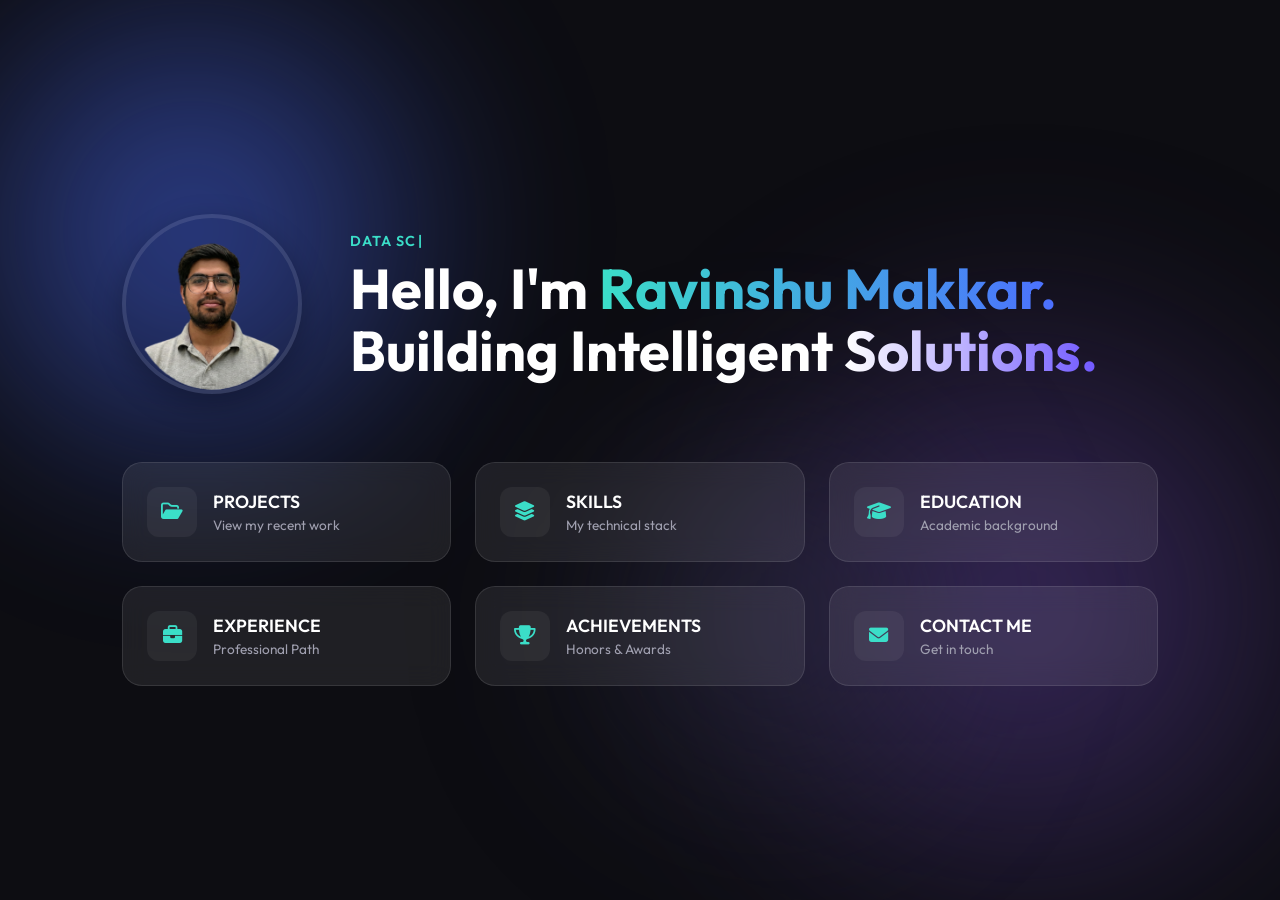
==== commit aa43ca22: "Add files via upload" ====
--- a/index.html
+++ b/index.html
@@ -394,7 +394,7 @@
                     <div class="icon-box"><i class="fa-solid fa-envelope"></i></div>
                     <div class="email-links">
                         <a href="mailto:mravinshu@gmail.com">Gmail: mravinshu</a>
-                        <span class="separator">|</span>
+                        <span class="separator"></span>
                         <a href="mailto:mravinshu@icloud.com">iCloud: mravinshu</a>
                     </div>
                 </div>
--- a/style.css
+++ b/style.css
@@ -282,6 +282,8 @@
     /* Will be updated by JS */
     transition: transform 0.5s cubic-bezier(0.19, 1, 0.22, 1);
     /* Ease-out quart-ish for "popping" feel */
+    max-height: 85vh;
+    overflow-y: auto;
 }
 
 /* The open state for the content */
@@ -498,12 +500,12 @@
 
 /* Contact Modal Styles */
 .contact-content {
-    max-width: 500px;
+    max-width: 800px;
 }
 
 .contact-container {
-    display: flex;
-    flex-direction: column;
+    display: grid;
+    grid-template-columns: repeat(2, 1fr);
     gap: 1.5rem;
 }
 
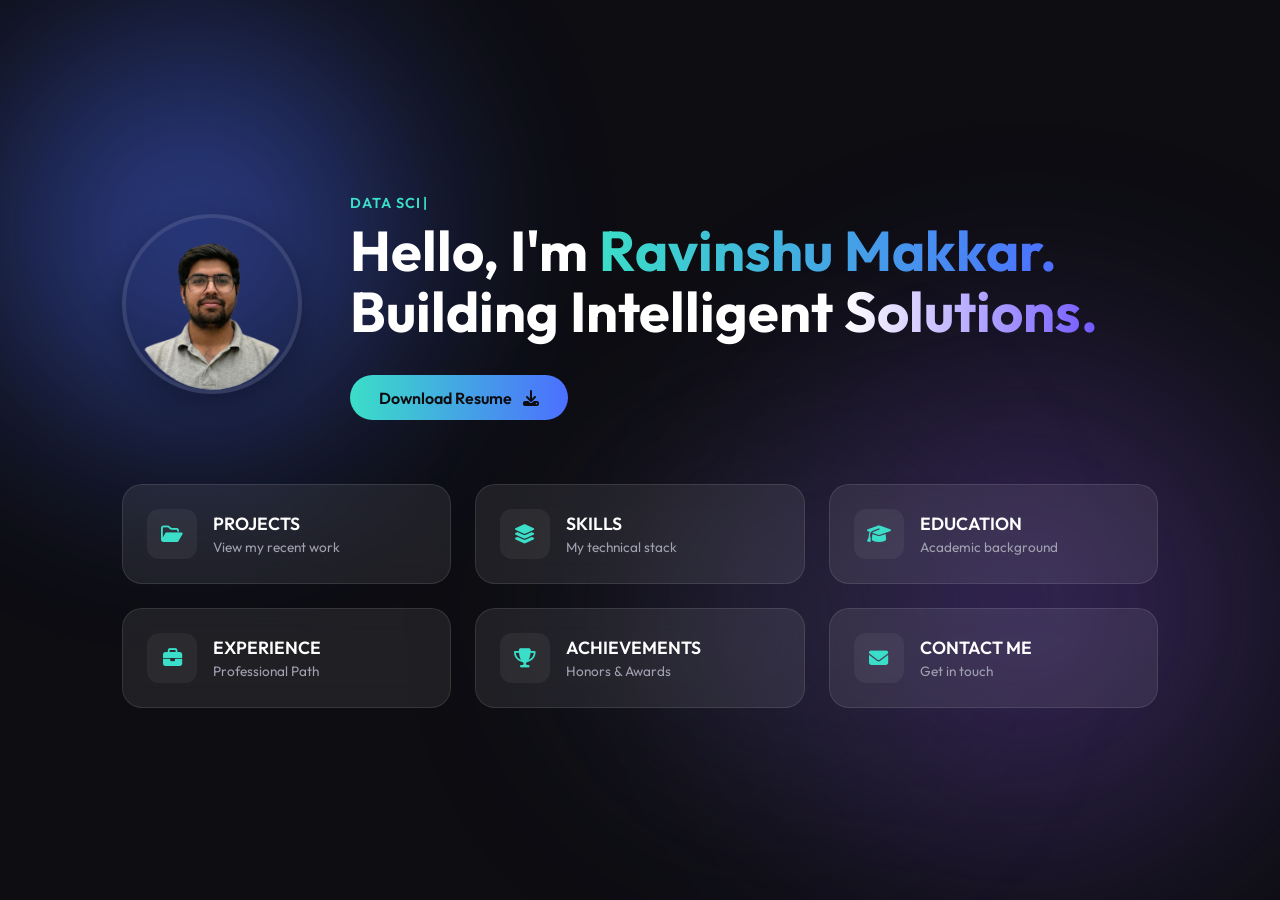
==== commit f302e989: "Add files via upload" ====
--- a/index.html
+++ b/index.html
@@ -2,9 +2,12 @@
 <html lang="en">
 
 <head>
+    <link rel="icon" type="image/svg+xml"
+        href="[data-uri]"
+        sizes="any" />
     <meta charset="UTF-8">
     <meta name="viewport" content="width=device-width, initial-scale=1.0">
-    <title>Ravinshu | Data Scientist & Developer</title>
+    <title>Ravinshu</title>
     <link rel="preconnect" href="https://fonts.googleapis.com">
     <link rel="preconnect" href="https://fonts.gstatic.com" crossorigin>
     <link href="https://fonts.googleapis.com/css2?family=Outfit:wght@300;400;600;700&display=swap" rel="stylesheet">
@@ -28,6 +31,9 @@
                 <span class="eyebrow" id="typewriter-text"></span>
                 <h1>Hello, I'm <span class="highlight">Ravinshu Makkar.</span><br>Building Intelligent <span
                         class="highlight-2">Solutions.</span></h1>
+                <a href="resume.pdf" class="btn-resume" download>
+                    Download Resume <i class="fa-solid fa-download"></i>
+                </a>
             </div>
         </header>
 
@@ -94,16 +100,59 @@
             <h2>My Projects</h2>
             <div class="project-list">
                 <div class="project-item">
-                    <h3>1. SRM</h3>
-                    <p>Description for SRM project...</p>
+                    <div class="project-header">
+                        <h3>Student Relation Management</h3>
+                        <a href="https://github.com/mravinshu" target="_blank" class="github-link" title="View Code">
+                            <i class="fa-brands fa-github"></i>
+                        </a>
+                    </div>
+                    <p class="project-desc">Can handle whatsapp queries. Along with this if user want to use his resume
+                        for skills extraction. Also a console management app to manage student lead data which is
+                        generated using whatsapp chatbot and to config screen</p>
+                    <div class="project-tech">
+                        <span class="tech-tag">Python</span>
+                        <span class="tech-tag">Flask</span>
+                        <span class="tech-tag">PostgreSQL</span>
+                        <span class="tech-tag">Flutter</span>
+                        <span class="tech-tag">Spark</span>
+                        <span class="tech-tag">Kafka</span>
+                        <span class="tech-tag">Webhooks</span>
+                    </div>
                 </div>
                 <div class="project-item">
-                    <h3>2. Light Chat</h3>
-                    <p>Description for Light Chat project...</p>
+                    <div class="project-header">
+                        <h3>Light Chat</h3>
+                        <a href="https://mravinshu.github.io/light_chat_fe" target="_blank" class="github-link"
+                            title="View Code">
+                            <i class="fa-brands fa-github"></i>
+                        </a>
+                    </div>
+                    <p class="project-desc">A lightweight real-time messaging application to chat with group.
+                    </p>
+                    <div class="project-tech">
+                        <span class="tech-tag">Flutter</span>
+                        <span class="tech-tag">Python (Flask)</span>
+                        <span class="tech-tag">Dart</span>
+                        <span class="tech-tag">Redis</span>
+                        <span class="tech-tag">Websocket</span>
+                    </div>
                 </div>
                 <div class="project-item">
-                    <h3>3. Anime Player</h3>
-                    <p>Description for Anime Player project...</p>
+                    <div class="project-header">
+                        <h3>Anime Player</h3>
+                        <a href="https://fast-anime.onrender.com" target="_blank" class="github-link" title="View Code">
+                            <i class="fa-brands fa-github"></i>
+                        </a>
+                    </div>
+                    <p class="project-desc">Stream anime which fetch data from different anime websites available</p>
+                    <div class="project-tech">
+                        <span class="tech-tag">HTML</span>
+                        <span class="tech-tag">CSS</span>
+                        <span class="tech-tag">Javascript</span>
+                        <span class="tech-tag">Python (Flask)</span>
+                        <span class="tech-tag">Webscraping</span>
+                        <span class="tech-tag">Render Template</span>
+                    </div>
                 </div>
             </div>
         </div>
--- a/style.css
+++ b/style.css
@@ -146,13 +146,37 @@
 .highlight {
     background: linear-gradient(90deg, var(--accent-teal), var(--accent-blue));
     -webkit-background-clip: text;
+    background-clip: text;
     -webkit-text-fill-color: transparent;
 }
 
 .highlight-2 {
     background: linear-gradient(90deg, var(--text-main), var(--accent-purple));
     -webkit-background-clip: text;
+    background-clip: text;
     -webkit-text-fill-color: transparent;
+}
+
+/* Resume Button */
+.btn-resume {
+    display: inline-block;
+    background: linear-gradient(90deg, var(--accent-teal), var(--accent-blue));
+    color: var(--bg-color);
+    padding: 0.8rem 1.8rem;
+    border-radius: 30px;
+    text-decoration: none;
+    font-weight: 600;
+    margin-top: 2rem;
+    transition: transform 0.3s ease, box-shadow 0.3s ease;
+}
+
+.btn-resume:hover {
+    transform: translateY(-3px);
+    box-shadow: 0 10px 20px rgba(59, 222, 200, 0.3);
+}
+
+.btn-resume i {
+    margin-left: 0.5rem;
 }
 
 /* Grid Menu */
@@ -332,15 +356,56 @@
     background: rgba(255, 255, 255, 0.08);
 }
 
+/* Project Item Header & Link */
+.project-header {
+    display: flex;
+    justify-content: space-between;
+    align-items: center;
+    margin-bottom: 0.5rem;
+}
+
 .project-item h3 {
     color: var(--accent-blue);
-    margin-bottom: 0.5rem;
-}
-
-.project-item p {
+    margin-bottom: 0;
+    /* Override default margin */
+}
+
+.github-link {
+    color: var(--text-muted);
+    font-size: 1.2rem;
+    transition: color 0.3s ease, transform 0.3s ease;
+}
+
+.github-link:hover {
+    color: var(--text-main);
+    transform: scale(1.1);
+}
+
+.project-desc {
     font-size: 0.9rem;
     color: var(--text-muted);
-}
+    margin-bottom: 1rem;
+    line-height: 1.5;
+}
+
+/* Project Tech Stack */
+.project-tech {
+    display: flex;
+    flex-wrap: wrap;
+    gap: 0.5rem;
+}
+
+.tech-tag {
+    background: rgba(112, 88, 255, 0.1);
+    /* Low opacity purple */
+    color: var(--accent-purple);
+    padding: 0.3rem 0.7rem;
+    border-radius: 12px;
+    font-size: 0.8rem;
+    border: 1px solid rgba(112, 88, 255, 0.2);
+}
+
+
 
 /* Skills Modal Styles */
 .skills-content {
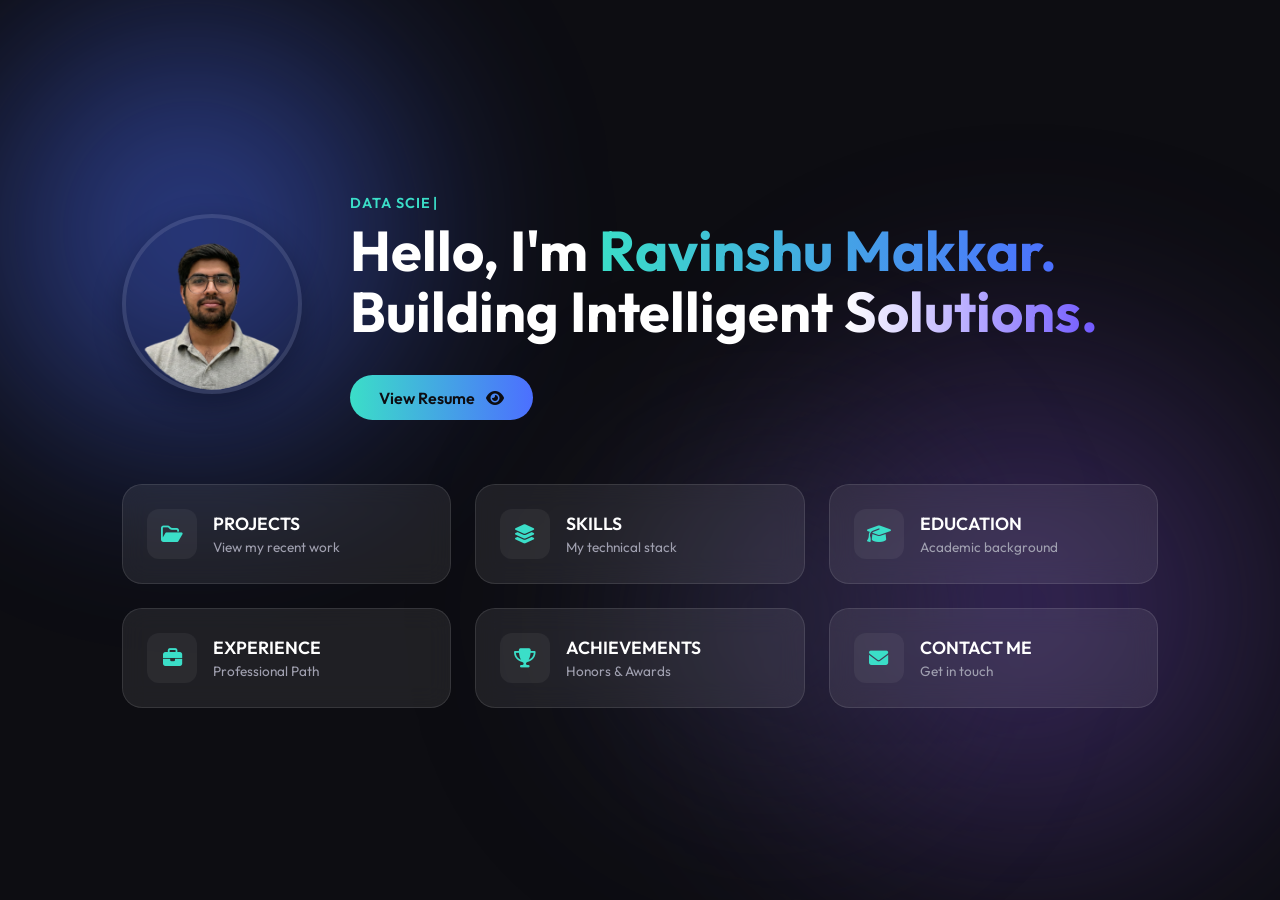
==== commit 84bd1a25: "Add files via upload" ====
--- a/index.html
+++ b/index.html
@@ -5,6 +5,8 @@
     <link rel="icon" type="image/svg+xml"
         href="[data-uri]"
         sizes="any" />
+    <link rel="icon" type="image/png" sizes="32x32" href="/favicon.png">
+    <link rel="apple-touch-icon" sizes="180x180" href="/favicon.png">
     <meta charset="UTF-8">
     <meta name="viewport" content="width=device-width, initial-scale=1.0">
     <title>Ravinshu</title>
@@ -31,8 +33,8 @@
                 <span class="eyebrow" id="typewriter-text"></span>
                 <h1>Hello, I'm <span class="highlight">Ravinshu Makkar.</span><br>Building Intelligent <span
                         class="highlight-2">Solutions.</span></h1>
-                <a href="resume.pdf" class="btn-resume" download>
-                    Download Resume <i class="fa-solid fa-download"></i>
+                <a href="#resume" class="btn-resume">
+                    View Resume <i class="fa-solid fa-eye"></i>
                 </a>
             </div>
         </header>
@@ -102,9 +104,15 @@
                 <div class="project-item">
                     <div class="project-header">
                         <h3>Student Relation Management</h3>
-                        <a href="https://github.com/mravinshu" target="_blank" class="github-link" title="View Code">
-                            <i class="fa-brands fa-github"></i>
-                        </a>
+                        <div class="project-links">
+                            <a href="#" target="_blank" class="live-link" title="Live Demo">
+                                <i class="fa-solid fa-up-right-from-square"></i>
+                            </a>
+                            <a href="https://github.com/mravinshu" target="_blank" class="github-link"
+                                title="View Code">
+                                <i class="fa-brands fa-github"></i>
+                            </a>
+                        </div>
                     </div>
                     <p class="project-desc">Can handle whatsapp queries. Along with this if user want to use his resume
                         for skills extraction. Also a console management app to manage student lead data which is
@@ -122,10 +130,16 @@
                 <div class="project-item">
                     <div class="project-header">
                         <h3>Light Chat</h3>
-                        <a href="https://mravinshu.github.io/light_chat_fe" target="_blank" class="github-link"
-                            title="View Code">
-                            <i class="fa-brands fa-github"></i>
-                        </a>
+                        <div class="project-links">
+                            <a href="https://mravinshu.github.io/light_chat_fe" target="_blank" class="live-link"
+                                title="Live Demo">
+                                <i class="fa-solid fa-up-right-from-square"></i>
+                            </a>
+                            <a href="https://github.com/mravinshu/light_chat_fe" target="_blank" class="github-link"
+                                title="View Code">
+                                <i class="fa-brands fa-github"></i>
+                            </a>
+                        </div>
                     </div>
                     <p class="project-desc">A lightweight real-time messaging application to chat with group.
                     </p>
@@ -140,9 +154,16 @@
                 <div class="project-item">
                     <div class="project-header">
                         <h3>Anime Player</h3>
-                        <a href="https://fast-anime.onrender.com" target="_blank" class="github-link" title="View Code">
-                            <i class="fa-brands fa-github"></i>
-                        </a>
+                        <div class="project-links">
+                            <a href="https://fast-anime.onrender.com" target="_blank" class="live-link"
+                                title="Live Demo">
+                                <i class="fa-solid fa-up-right-from-square"></i>
+                            </a>
+                            <a href="https://github.com/mravinshu/ani_cli" target="_blank" class="github-link"
+                                title="View Code">
+                                <i class="fa-brands fa-github"></i>
+                            </a>
+                        </div>
                     </div>
                     <p class="project-desc">Stream anime which fetch data from different anime websites available</p>
                     <div class="project-tech">
@@ -379,7 +400,38 @@
             <button class="close-modal">&times;</button>
             <h2>Experience</h2>
             <div class="education-timeline">
-                <p style="color: var(--text-muted);">Experience details coming soon...</p>
+                <div class="timeline-item">
+                    <div class="timeline-dot"></div>
+                    <div class="timeline-data">
+                        <h3>Freelancing</h3>
+                        <ul
+                            style="padding-left: 20px; margin-top: 10px; color: var(--text-muted); font-size: 0.9rem; line-height: 1.5;">
+                            <li style="margin-bottom: 8px;">
+                                <strong style="color: var(--text-main);">WhatsApp Bot for User Interaction:</strong>
+                                Developed a WhatsApp bot that automated <strong style="color: var(--text-main);">90% of
+                                    user queries</strong>, reducing manual response time by <strong
+                                    style="color: var(--text-main);">70%</strong>.
+                            </li>
+                            <li style="margin-bottom: 8px;">
+                                <strong style="color: var(--text-main);">Social Media Engagement Platform:</strong>
+                                Built a system enabling users to post on Facebook, processing <strong
+                                    style="color: var(--text-main);">10,000+ posts/month</strong> with real-time webhook
+                                responses.
+                            </li>
+                            <li style="margin-bottom: 8px;">
+                                <strong style="color: var(--text-main);">Campaign Management System:</strong> Designed
+                                and implemented a campaign platform that successfully executed <strong
+                                    style="color: var(--text-main);">500,000+ SMS and email campaigns</strong>,
+                                improving engagement rates by <strong style="color: var(--text-main);">30%</strong>.
+                            </li>
+                            <li style="margin-bottom: 8px;">
+                                <strong style="color: var(--text-main);">Recommendation Model:</strong> Created a course
+                                recommendation model that increases chat bot user hits by <strong
+                                    style="color: var(--text-main);">50%</strong>.
+                            </li>
+                        </ul>
+                    </div>
+                </div>
             </div>
         </div>
     </div>
@@ -471,6 +523,19 @@
         </div>
     </div>
 
+    <div id="resume-modal" class="modal">
+        <div class="modal-content resume-content">
+            <button class="close-modal">&times;</button>
+            <h2>My Resume</h2>
+            <div class="resume-container">
+                <iframe
+                    src="[data-uri]"
+                    class="resume-frame" frameborder="0">
+                </iframe>
+            </div>
+        </div>
+    </div>
+
     <script src="script.js"></script>
 </body>
 
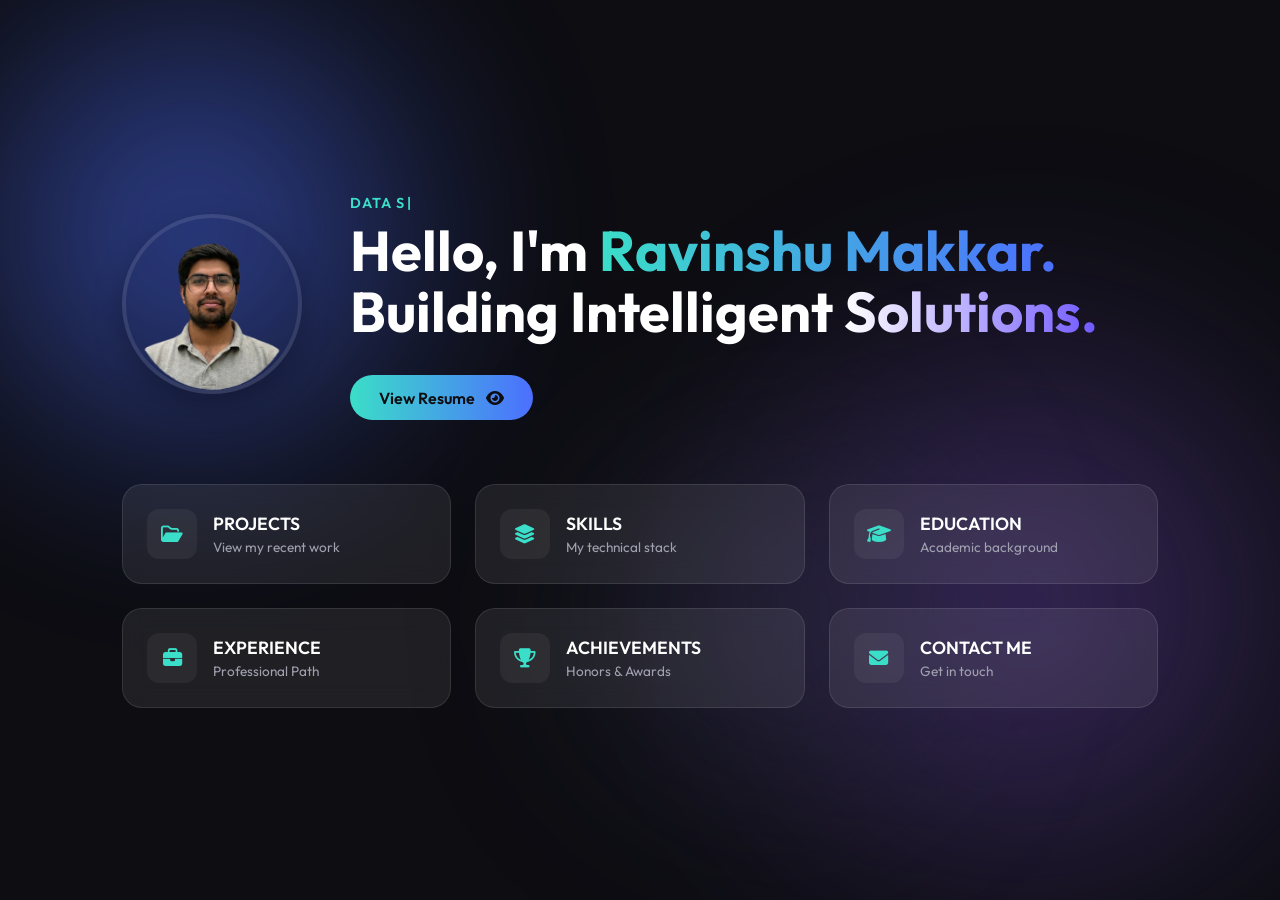
==== commit b2ffc579: "Add files via upload" ====
--- a/index.html
+++ b/index.html
@@ -529,7 +529,7 @@
             <h2>My Resume</h2>
             <div class="resume-container">
                 <iframe
-                    src="[data-uri]"
+                    src="https://raw.githubusercontent.com/mravinshu/portfolio/84bd1a25b465311eaeba1ad715c4a5563011eb04/resume.pdf"
                     class="resume-frame" frameborder="0">
                 </iframe>
             </div>
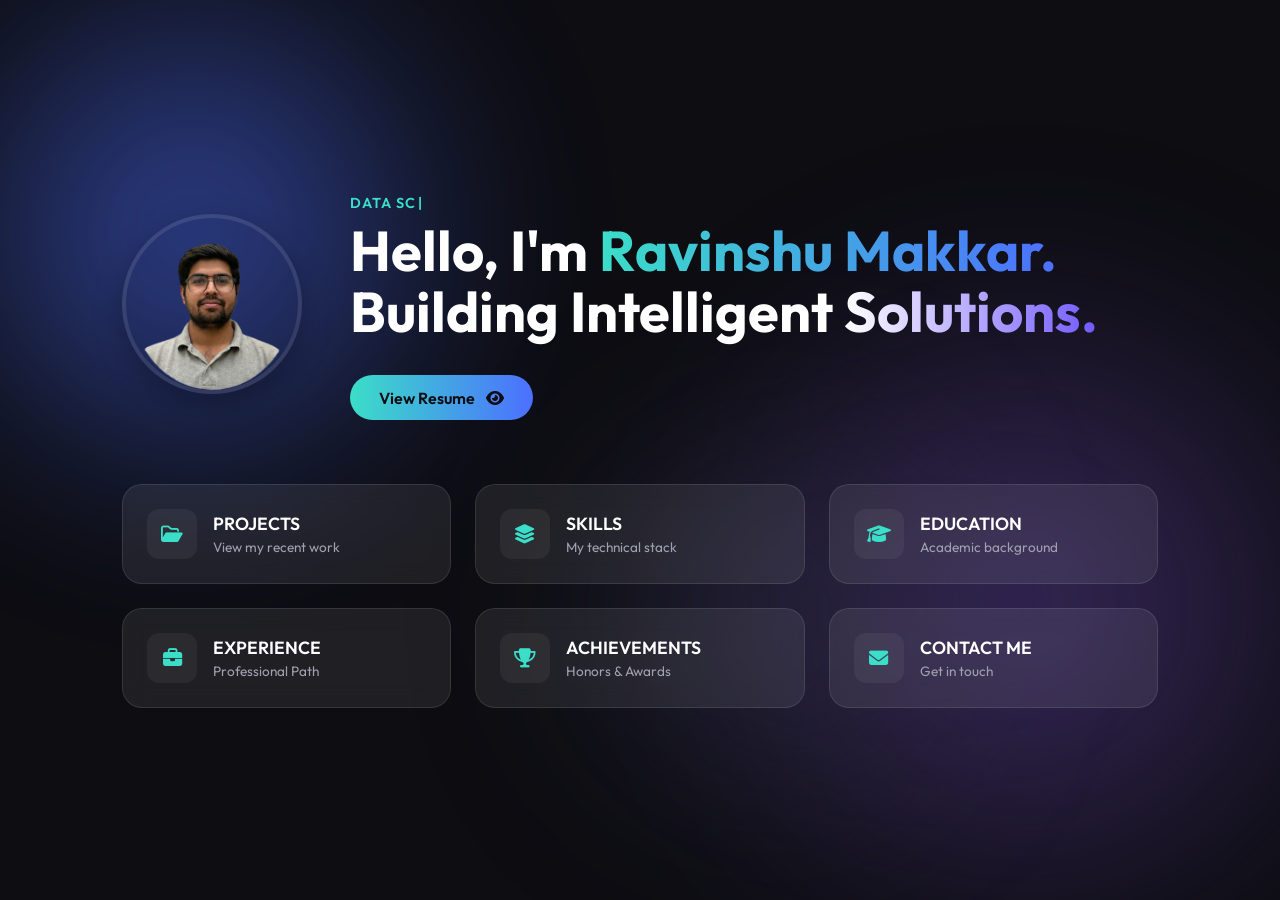
==== commit 5df5809f: "Added Base64 encoding of resume" ====
--- a/index.html
+++ b/index.html
@@ -529,7 +529,7 @@
             <h2>My Resume</h2>
             <div class="resume-container">
                 <iframe
-                    src="https://raw.githubusercontent.com/mravinshu/portfolio/84bd1a25b465311eaeba1ad715c4a5563011eb04/resume.pdf"
+                    src="[data-uri]"
                     class="resume-frame" frameborder="0">
                 </iframe>
             </div>
